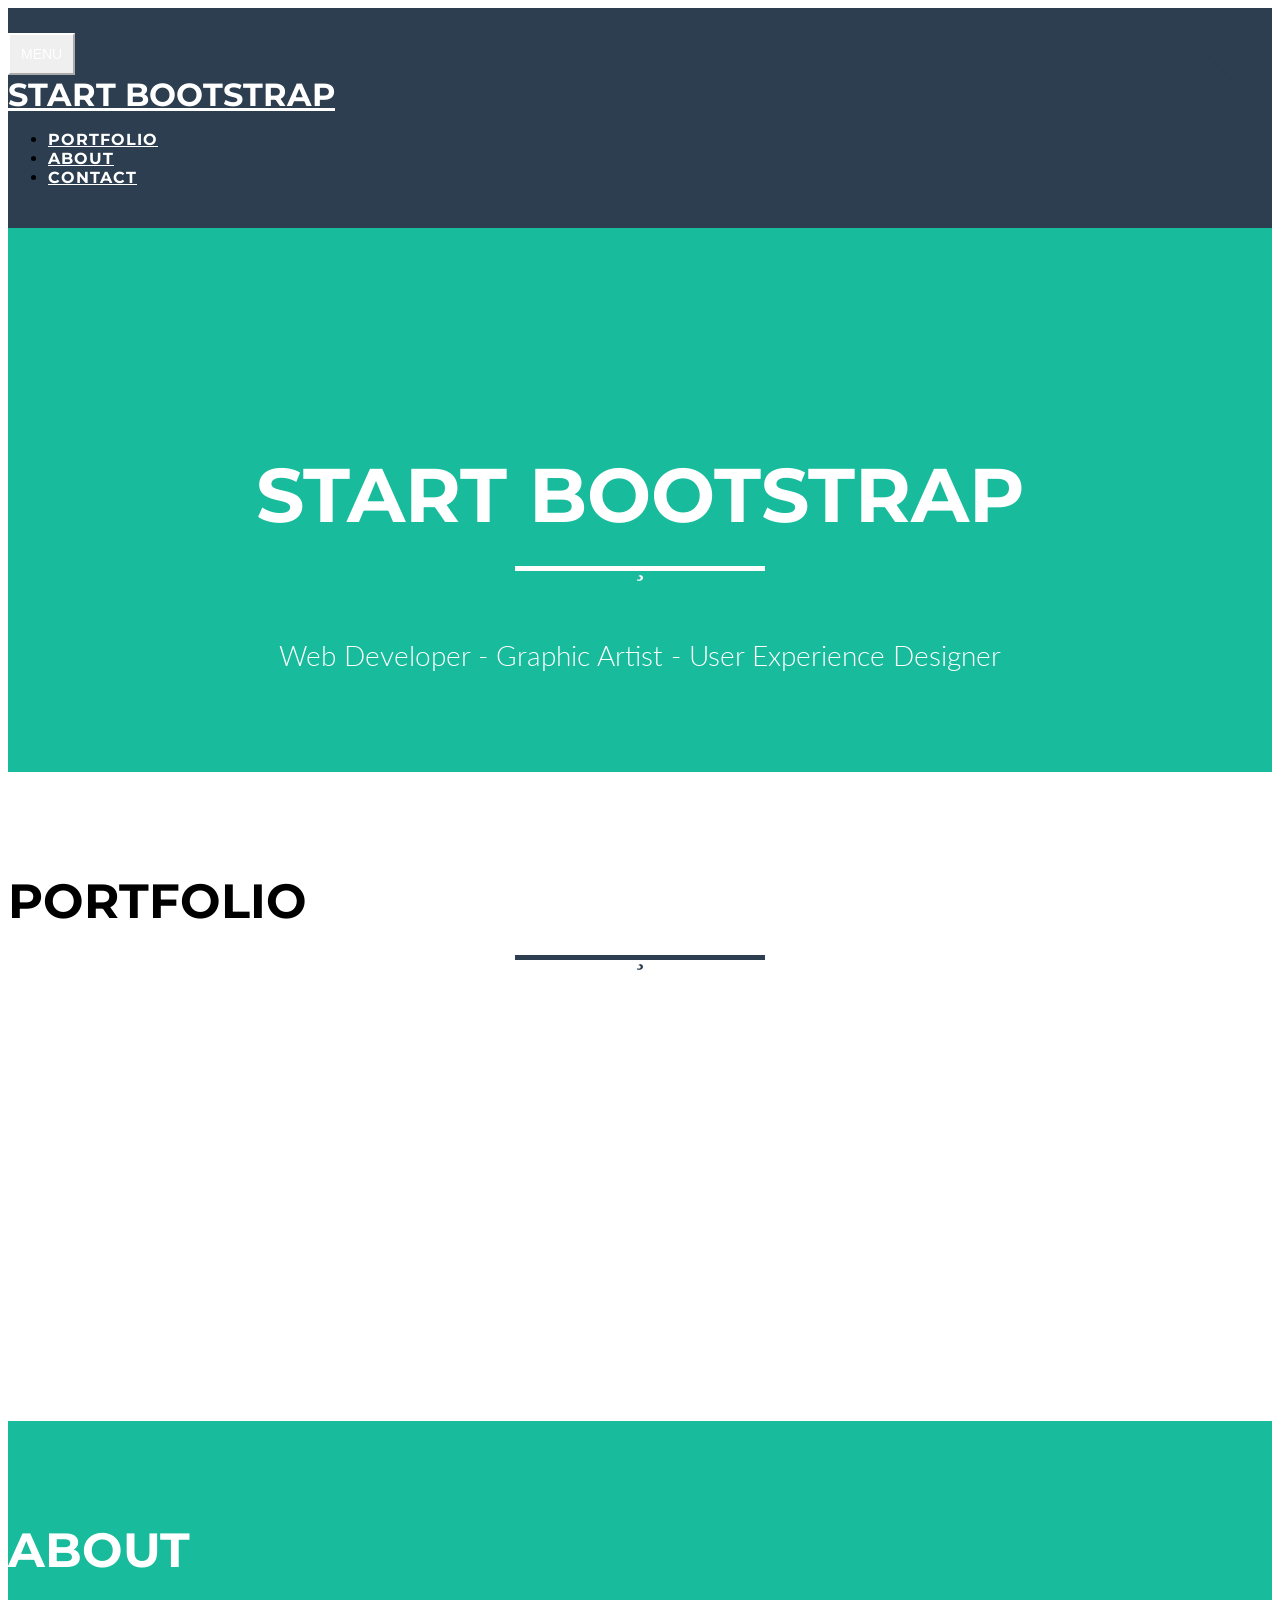
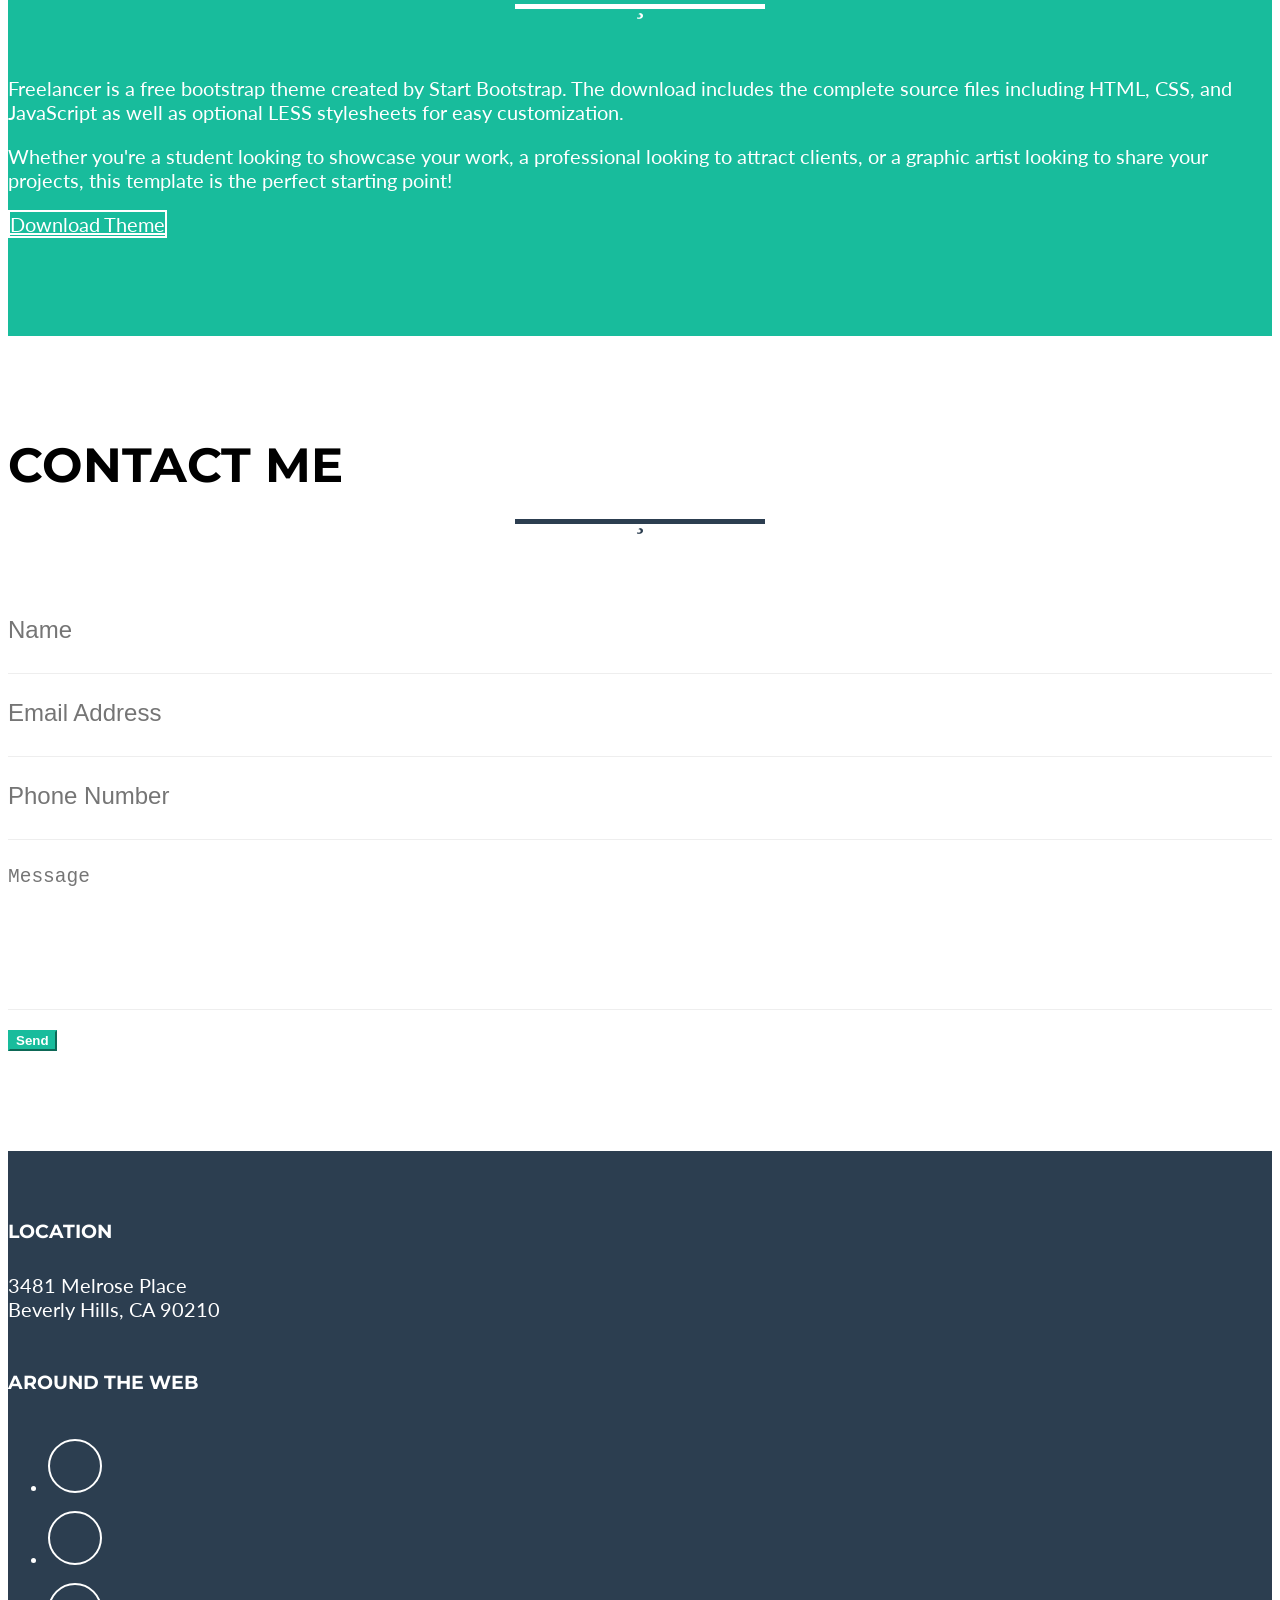
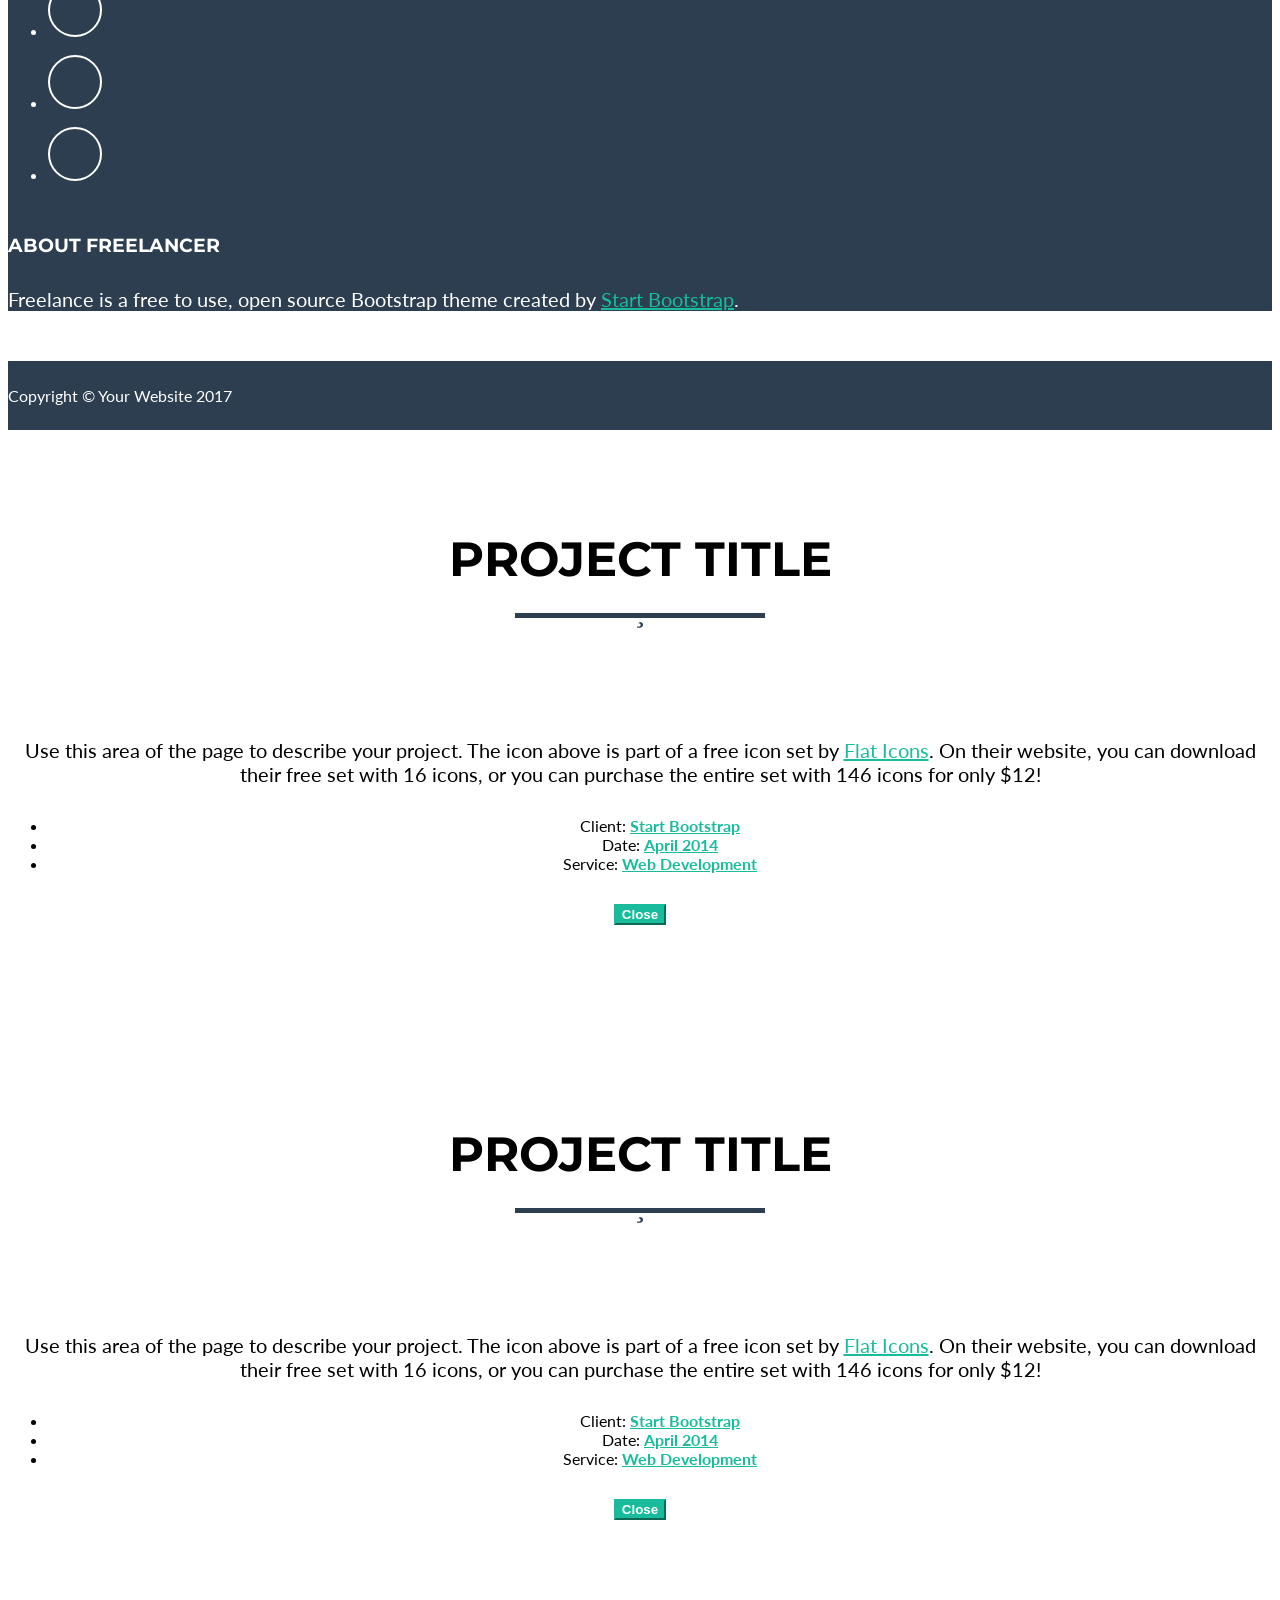
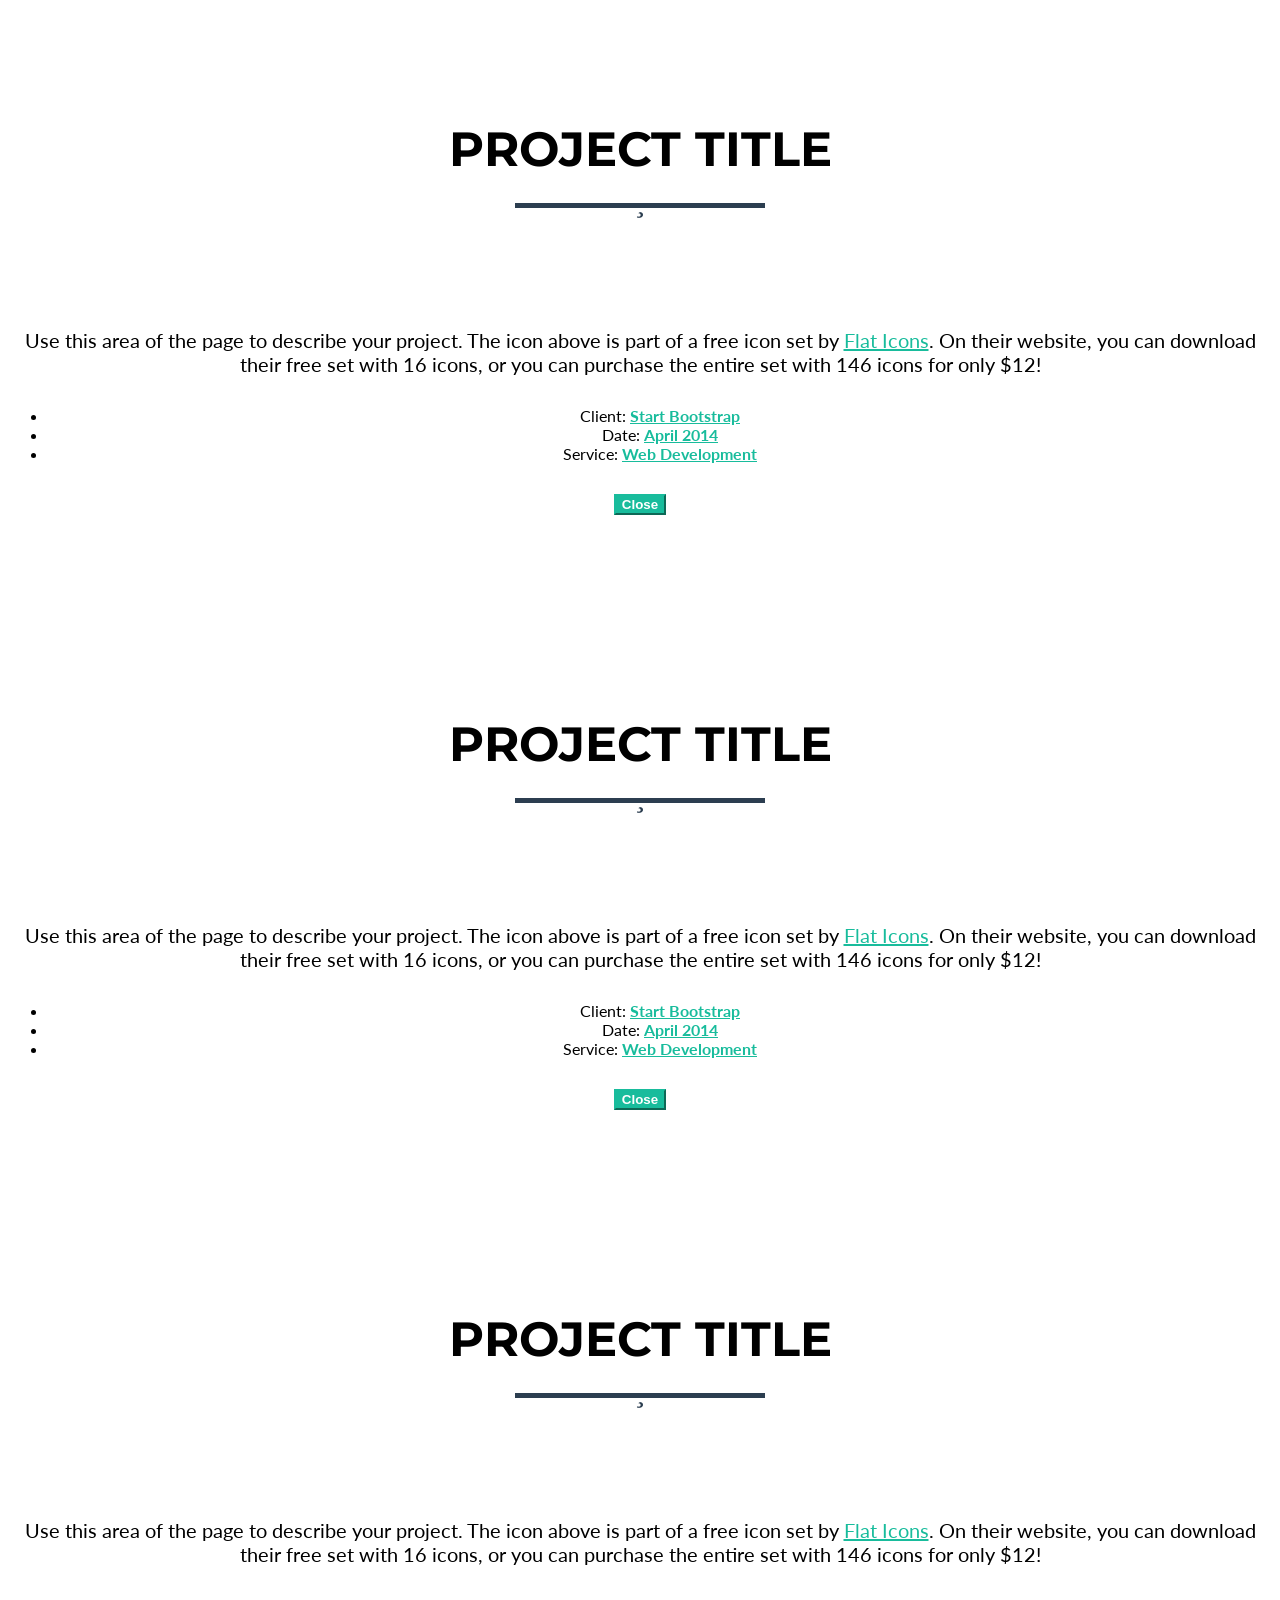
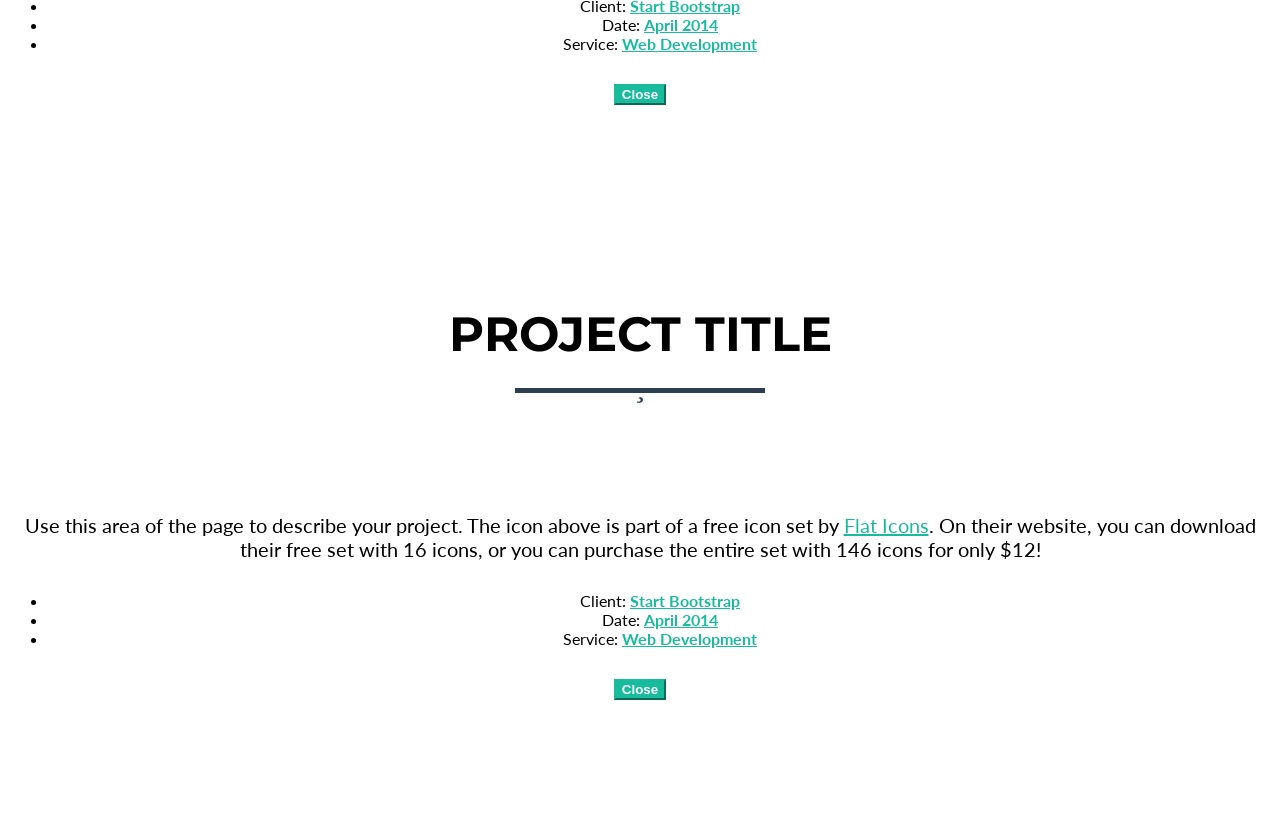
==== index.html @ e9d805d3 "Initial commit" ====
<!DOCTYPE html>
<html lang="en">

<head>

    <meta charset="utf-8">
    <meta name="viewport" content="width=device-width, initial-scale=1, shrink-to-fit=no">
    <meta name="description" content="">
    <meta name="author" content="">

    <title>Freelancer - Start Bootstrap Theme</title>

    <!-- Bootstrap core CSS -->
    <link href="vendor/bootstrap/css/bootstrap.min.css" rel="stylesheet">

    <!-- Custom fonts for this template -->
    <link href="vendor/font-awesome/css/font-awesome.min.css" rel="stylesheet" type="text/css">
    <link href="https://fonts.googleapis.com/css?family=Montserrat:400,700" rel="stylesheet" type="text/css">
    <link href="https://fonts.googleapis.com/css?family=Lato:400,700,400italic,700italic" rel="stylesheet" type="text/css">

    <!-- Custom styles for this template -->
    <link href="css/freelancer.min.css" rel="stylesheet">

    <!-- Temporary navbar container fix -->
    <style>
    .navbar-toggler {
        z-index: 1;
    }
    
    @media (max-width: 576px) {
        nav > .container {
            width: 100%;
        }
    }
    </style>

</head>

<body class="index" id="page-top">

    <!-- Navigation -->
    <nav class="navbar fixed-top navbar-toggleable-md navbar-light" id="mainNav">
        <button class="navbar-toggler navbar-toggler-right" type="button" data-toggle="collapse" data-target="#navbarExample" aria-controls="navbarExample" aria-expanded="false" aria-label="Toggle navigation">
            Menu <i class="fa fa-bars"></i>
        </button>
        <div class="container">
            <a class="navbar-brand" href="#page-top">Start Bootstrap</a>
            <div class="collapse navbar-collapse" id="navbarExample">
                <ul class="navbar-nav ml-auto">
                    <li class="nav-item">
                        <a class="nav-link" href="#portfolio">Portfolio</a>
                    </li>
                    <li class="nav-item">
                        <a class="nav-link" href="#about">About</a>
                    </li>
                    <li class="nav-item">
                        <a class="nav-link" href="#contact">Contact</a>
                    </li>
                </ul>
            </div>
        </div>
    </nav>

    <!-- Header -->
    <header class="masthead">
        <div class="container">
            <img class="img-fluid" src="img/profile.png" alt="">
            <div class="intro-text">
                <span class="name">Start Bootstrap</span>
                <hr class="star-light">
                <span class="skills">Web Developer - Graphic Artist - User Experience Designer</span>
            </div>
        </div>
    </header>

    <!-- Portfolio Grid Section -->
    <section id="portfolio">
        <div class="container">
            <h2 class="text-center">Portfolio</h2>
            <hr class="star-primary">
            <div class="row">
                <div class="col-sm-4 portfolio-item">
                    <div class="portfolio-link" href="#portfolioModal1" data-toggle="modal">
                        <div class="caption">
                            <div class="caption-content">
                                <i class="fa fa-search-plus fa-3x"></i>
                            </div>
                        </div>
                        <img class="img-fluid" src="img/portfolio/cabin.png" alt="">
                    </div>
                </div>
                <div class="col-sm-4 portfolio-item">
                    <div class="portfolio-link" href="#portfolioModal2" data-toggle="modal">
                        <div class="caption">
                            <div class="caption-content">
                                <i class="fa fa-search-plus fa-3x"></i>
                            </div>
                        </div>
                        <img class="img-fluid" src="img/portfolio/cake.png" alt="">
                    </div>
                </div>
                <div class="col-sm-4 portfolio-item">
                    <div class="portfolio-link" href="#portfolioModal3" data-toggle="modal">
                        <div class="caption">
                            <div class="caption-content">
                                <i class="fa fa-search-plus fa-3x"></i>
                            </div>
                        </div>
                        <img class="img-fluid" src="img/portfolio/circus.png" alt="">
                    </div>
                </div>
                <div class="col-sm-4 portfolio-item">
                    <div class="portfolio-link" href="#portfolioModal4" data-toggle="modal">
                        <div class="caption">
                            <div class="caption-content">
                                <i class="fa fa-search-plus fa-3x"></i>
                            </div>
                        </div>
                        <img class="img-fluid" src="img/portfolio/game.png" alt="">
                    </div>
                </div>
                <div class="col-sm-4 portfolio-item">
                    <div class="portfolio-link" href="#portfolioModal5" data-toggle="modal">
                        <div class="caption">
                            <div class="caption-content">
                                <i class="fa fa-search-plus fa-3x"></i>
                            </div>
                        </div>
                        <img class="img-fluid" src="img/portfolio/safe.png" alt="">
                    </div>
                </div>
                <div class="col-sm-4 portfolio-item">
                    <div class="portfolio-link" href="#portfolioModal6" data-toggle="modal">
                        <div class="caption">
                            <div class="caption-content">
                                <i class="fa fa-search-plus fa-3x"></i>
                            </div>
                        </div>
                        <img class="img-fluid" src="img/portfolio/submarine.png" alt="">
                    </div>
                </div>
            </div>
        </div>
    </section>

    <!-- About Section -->
    <section class="success" id="about">
        <div class="container">
            <h2 class="text-center">About</h2>
            <hr class="star-light">
            <div class="row">
                <div class="col-lg-4 offset-lg-2">
                    <p>Freelancer is a free bootstrap theme created by Start Bootstrap. The download includes the complete source files including HTML, CSS, and JavaScript as well as optional LESS stylesheets for easy customization.</p>
                </div>
                <div class="col-lg-4">
                    <p>Whether you're a student looking to showcase your work, a professional looking to attract clients, or a graphic artist looking to share your projects, this template is the perfect starting point!</p>
                </div>
                <div class="col-lg-8 offset-lg-2 text-center">
                    <a href="#" class="btn btn-lg btn-outline">
                        <i class="fa fa-download"></i> Download Theme
                    </a>
                </div>
            </div>
        </div>
    </section>

    <!-- Contact Section -->
    <section id="contact">
        <div class="container">
            <h2 class="text-center">Contact Me</h2>
            <hr class="star-primary">
            <div class="row">
                <div class="col-lg-8 offset-lg-2">
                    <!-- To configure the contact form email address, go to mail/contact_me.php and update the email address in the PHP file on line 19. -->
                    <!-- The form should work on most web servers, but if the form is not working you may need to configure your web server differently. -->
                    <form name="sentMessage" id="contactForm" novalidate>
                        <div class="control-group">
                            <div class="form-group floating-label-form-group controls">
                                <label>Name</label>
                                <input class="form-control" id="name" type="text" placeholder="Name" required data-validation-required-message="Please enter your name.">
                                <p class="help-block text-danger"></p>
                            </div>
                        </div>
                        <div class="control-group">
                            <div class="form-group floating-label-form-group controls">
                                <label>Email Address</label>
                                <input class="form-control" id="email" type="email" placeholder="Email Address" required data-validation-required-message="Please enter your email address.">
                                <p class="help-block text-danger"></p>
                            </div>
                        </div>
                        <div class="control-group">
                            <div class="form-group floating-label-form-group controls">
                                <label>Phone Number</label>
                                <input class="form-control" id="phone" type="tel" placeholder="Phone Number" required data-validation-required-message="Please enter your phone number.">
                                <p class="help-block text-danger"></p>
                            </div>
                        </div>
                        <div class="control-group">
                            <div class="form-group floating-label-form-group controls">
                                <label>Message</label>
                                <textarea class="form-control" id="message" rows="5" placeholder="Message" required data-validation-required-message="Please enter a message."></textarea>
                                <p class="help-block text-danger"></p>
                            </div>
                        </div>
                        <br>
                        <div id="success"></div>
                        <div class="form-group">
                            <button type="submit" class="btn btn-success btn-lg">Send</button>
                        </div>
                    </form>
                </div>
            </div>
        </div>
    </section>

    <!-- Footer -->
    <footer class="text-center">
        <div class="footer-above">
            <div class="container">
                <div class="row">
                    <div class="footer-col col-md-4">
                        <h3>Location</h3>
                        <p>3481 Melrose Place
                            <br>Beverly Hills, CA 90210</p>
                    </div>
                    <div class="footer-col col-md-4">
                        <h3>Around the Web</h3>
                        <ul class="list-inline">
                            <li class="list-inline-item">
                                <a class="btn-social btn-outline" href="#"><i class="fa fa-fw fa-facebook"></i></a>
                            </li>
                            <li class="list-inline-item">
                                <a class="btn-social btn-outline" href="#"><i class="fa fa-fw fa-google-plus"></i></a>
                            </li>
                            <li class="list-inline-item">
                                <a class="btn-social btn-outline" href="#"><i class="fa fa-fw fa-twitter"></i></a>
                            </li>
                            <li class="list-inline-item">
                                <a class="btn-social btn-outline" href="#"><i class="fa fa-fw fa-linkedin"></i></a>
                            </li>
                            <li class="list-inline-item">
                                <a class="btn-social btn-outline" href="#"><i class="fa fa-fw fa-dribbble"></i></a>
                            </li>
                        </ul>
                    </div>
                    <div class="footer-col col-md-4">
                        <h3>About Freelancer</h3>
                        <p>Freelance is a free to use, open source Bootstrap theme created by <a href="http://startbootstrap.com">Start Bootstrap</a>.</p>
                    </div>
                </div>
            </div>
        </div>
        <div class="footer-below">
            <div class="container">
                <div class="row">
                    <div class="col-lg-12">
                        Copyright &copy; Your Website 2017
                    </div>
                </div>
            </div>
        </div>
    </footer>

    <!-- Scroll to Top Button (Only visible on small and extra-small screen sizes) -->
    <div class="scroll-top hidden-lg-up">
        <a class="btn btn-primary page-scroll" href="#page-top">
            <i class="fa fa-chevron-up"></i>
        </a>
    </div>

    <!-- Portfolio Modals -->
    <div class="portfolio-modal modal fade" id="portfolioModal1" tabindex="-1" role="dialog" aria-hidden="true">
        <div class="modal-dialog" role="document">
            <div class="modal-content">
                <div class="close-modal" data-dismiss="modal">
                    <div class="lr">
                        <div class="rl">
                        </div>
                    </div>
                </div>
                <div class="container">
                    <div class="row">
                        <div class="col-lg-8 offset-lg-2">
                            <div class="modal-body">
                                <h2>Project Title</h2>
                                <hr class="star-primary">
                                <img class="img-fluid img-centered" src="img/portfolio/cabin.png" alt="">
                                <p>Use this area of the page to describe your project. The icon above is part of a free icon set by <a href="https://sellfy.com/p/8Q9P/jV3VZ/">Flat Icons</a>. On their website, you can download their free set with 16 icons, or you can purchase the entire set with 146 icons for only $12!</p>
                                <ul class="list-inline item-details">
                                    <li>Client:
                                        <strong><a href="http://startbootstrap.com">Start Bootstrap</a>
                                    </strong>
                                    </li>
                                    <li>Date:
                                        <strong><a href="http://startbootstrap.com">April 2014</a>
                                    </strong>
                                    </li>
                                    <li>Service:
                                        <strong><a href="http://startbootstrap.com">Web Development</a>
                                    </strong>
                                    </li>
                                </ul>
                                <button class="btn btn-success" type="button" data-dismiss="modal"><i class="fa fa-times"></i> Close</button>
                            </div>
                        </div>
                    </div>
                </div>
            </div>
        </div>
    </div>
    <div class="portfolio-modal modal fade" id="portfolioModal2" tabindex="-1" role="dialog" aria-hidden="true">
        <div class="modal-dialog" role="document">
            <div class="modal-content">
                <div class="close-modal" data-dismiss="modal">
                    <div class="lr">
                        <div class="rl">
                        </div>
                    </div>
                </div>
                <div class="container">
                    <div class="row">
                        <div class="col-lg-8 offset-lg-2">
                            <div class="modal-body">
                                <h2>Project Title</h2>
                                <hr class="star-primary">
                                <img class="img-fluid img-centered" src="img/portfolio/cake.png" alt="">
                                <p>Use this area of the page to describe your project. The icon above is part of a free icon set by <a href="https://sellfy.com/p/8Q9P/jV3VZ/">Flat Icons</a>. On their website, you can download their free set with 16 icons, or you can purchase the entire set with 146 icons for only $12!</p>
                                <ul class="list-inline item-details">
                                    <li>Client:
                                        <strong><a href="http://startbootstrap.com">Start Bootstrap</a>
                                    </strong>
                                    </li>
                                    <li>Date:
                                        <strong><a href="http://startbootstrap.com">April 2014</a>
                                    </strong>
                                    </li>
                                    <li>Service:
                                        <strong><a href="http://startbootstrap.com">Web Development</a>
                                    </strong>
                                    </li>
                                </ul>
                                <button class="btn btn-success" type="button" data-dismiss="modal"><i class="fa fa-times"></i> Close</button>
                            </div>
                        </div>
                    </div>
                </div>
            </div>
        </div>
    </div>
    <div class="portfolio-modal modal fade" id="portfolioModal3" tabindex="-1" role="dialog" aria-hidden="true">
        <div class="modal-dialog" role="document">
            <div class="modal-content">
                <div class="close-modal" data-dismiss="modal">
                    <div class="lr">
                        <div class="rl">
                        </div>
                    </div>
                </div>
                <div class="container">
                    <div class="row">
                        <div class="col-lg-8 offset-lg-2">
                            <div class="modal-body">
                                <h2>Project Title</h2>
                                <hr class="star-primary">
                                <img class="img-fluid img-centered" src="img/portfolio/circus.png" alt="">
                                <p>Use this area of the page to describe your project. The icon above is part of a free icon set by <a href="https://sellfy.com/p/8Q9P/jV3VZ/">Flat Icons</a>. On their website, you can download their free set with 16 icons, or you can purchase the entire set with 146 icons for only $12!</p>
                                <ul class="list-inline item-details">
                                    <li>Client:
                                        <strong><a href="http://startbootstrap.com">Start Bootstrap</a>
                                    </strong>
                                    </li>
                                    <li>Date:
                                        <strong><a href="http://startbootstrap.com">April 2014</a>
                                    </strong>
                                    </li>
                                    <li>Service:
                                        <strong><a href="http://startbootstrap.com">Web Development</a>
                                    </strong>
                                    </li>
                                </ul>
                                <button class="btn btn-success" type="button" data-dismiss="modal"><i class="fa fa-times"></i> Close</button>
                            </div>
                        </div>
                    </div>
                </div>
            </div>
        </div>
    </div>
    <div class="portfolio-modal modal fade" id="portfolioModal4" tabindex="-1" role="dialog" aria-hidden="true">
        <div class="modal-dialog" role="document">
            <div class="modal-content">
                <div class="close-modal" data-dismiss="modal">
                    <div class="lr">
                        <div class="rl">
                        </div>
                    </div>
                </div>
                <div class="container">
                    <div class="row">
                        <div class="col-lg-8 offset-lg-2">
                            <div class="modal-body">
                                <h2>Project Title</h2>
                                <hr class="star-primary">
                                <img class="img-fluid img-centered" src="img/portfolio/game.png" alt="">
                                <p>Use this area of the page to describe your project. The icon above is part of a free icon set by <a href="https://sellfy.com/p/8Q9P/jV3VZ/">Flat Icons</a>. On their website, you can download their free set with 16 icons, or you can purchase the entire set with 146 icons for only $12!</p>
                                <ul class="list-inline item-details">
                                    <li>Client:
                                        <strong><a href="http://startbootstrap.com">Start Bootstrap</a>
                                    </strong>
                                    </li>
                                    <li>Date:
                                        <strong><a href="http://startbootstrap.com">April 2014</a>
                                    </strong>
                                    </li>
                                    <li>Service:
                                        <strong><a href="http://startbootstrap.com">Web Development</a>
                                    </strong>
                                    </li>
                                </ul>
                                <button class="btn btn-success" type="button" data-dismiss="modal"><i class="fa fa-times"></i> Close</button>
                            </div>
                        </div>
                    </div>
                </div>
            </div>
        </div>
    </div>
    <div class="portfolio-modal modal fade" id="portfolioModal5" tabindex="-1" role="dialog" aria-hidden="true">
        <div class="modal-dialog" role="document">
            <div class="modal-content">
                <div class="close-modal" data-dismiss="modal">
                    <div class="lr">
                        <div class="rl">
                        </div>
                    </div>
                </div>
                <div class="container">
                    <div class="row">
                        <div class="col-lg-8 offset-lg-2">
                            <div class="modal-body">
                                <h2>Project Title</h2>
                                <hr class="star-primary">
                                <img class="img-fluid img-centered" src="img/portfolio/safe.png" alt="">
                                <p>Use this area of the page to describe your project. The icon above is part of a free icon set by <a href="https://sellfy.com/p/8Q9P/jV3VZ/">Flat Icons</a>. On their website, you can download their free set with 16 icons, or you can purchase the entire set with 146 icons for only $12!</p>
                                <ul class="list-inline item-details">
                                    <li>Client:
                                        <strong><a href="http://startbootstrap.com">Start Bootstrap</a>
                                    </strong>
                                    </li>
                                    <li>Date:
                                        <strong><a href="http://startbootstrap.com">April 2014</a>
                                    </strong>
                                    </li>
                                    <li>Service:
                                        <strong><a href="http://startbootstrap.com">Web Development</a>
                                    </strong>
                                    </li>
                                </ul>
                                <button class="btn btn-success" type="button" data-dismiss="modal"><i class="fa fa-times"></i> Close</button>
                            </div>
                        </div>
                    </div>
                </div>
            </div>
        </div>
    </div>
    <div class="portfolio-modal modal fade" id="portfolioModal6" tabindex="-1" role="dialog" aria-hidden="true">
        <div class="modal-dialog" role="document">
            <div class="modal-content">
                <div class="close-modal" data-dismiss="modal">
                    <div class="lr">
                        <div class="rl">
                        </div>
                    </div>
                </div>
                <div class="container">
                    <div class="row">
                        <div class="col-lg-8 offset-lg-2">
                            <div class="modal-body">
                                <h2>Project Title</h2>
                                <hr class="star-primary">
                                <img class="img-fluid img-centered" src="img/portfolio/submarine.png" alt="">
                                <p>Use this area of the page to describe your project. The icon above is part of a free icon set by <a href="https://sellfy.com/p/8Q9P/jV3VZ/">Flat Icons</a>. On their website, you can download their free set with 16 icons, or you can purchase the entire set with 146 icons for only $12!</p>
                                <ul class="list-inline item-details">
                                    <li>Client:
                                        <strong><a href="http://startbootstrap.com">Start Bootstrap</a>
                                    </strong>
                                    </li>
                                    <li>Date:
                                        <strong><a href="http://startbootstrap.com">April 2014</a>
                                    </strong>
                                    </li>
                                    <li>Service:
                                        <strong><a href="http://startbootstrap.com">Web Development</a>
                                    </strong>
                                    </li>
                                </ul>
                                <button class="btn btn-success" type="button" data-dismiss="modal"><i class="fa fa-times"></i> Close</button>
                            </div>
                        </div>
                    </div>
                </div>
            </div>
        </div>
    </div>

    <!-- Bootstrap core JavaScript -->
    <script src="vendor/jquery/jquery.min.js"></script>
    <script src="vendor/tether/tether.min.js"></script>
    <script src="vendor/bootstrap/js/bootstrap.min.js"></script>

    <!-- Plugin JavaScript -->
    <script src="vendor/jquery-easing/jquery.easing.min.js"></script>

    <!-- Contact Form JavaScript -->
    <script src="js/jqBootstrapValidation.js"></script>
    <script src="js/contact_me.js"></script>

    <!-- Custom scripts for this template -->
    <script src="js/freelancer.min.js"></script>

</body>

</html>
---- css/freelancer.min.css ----
/*!
 * Start Bootstrap - Freelancer v4.0.0-alpha (http://startbootstrap.com/template-overviews/freelancer)
 * Copyright 2013-2017 Start Bootstrap
 * Licensed under MIT (https://github.com/BlackrockDigital/startbootstrap-freelancer/blob/master/LICENSE)
 */body{font-family:Lato,'Helvetica Neue',Helvetica,Arial,sans-serif;overflow-x:hidden}p{font-size:20px}p.small{font-size:16px}a,a.active,a:active,a:focus,a:hover{color:#18bc9c;outline:0}h1,h2,h3,h4,h5,h6{font-family:Montserrat,'Helvetica Neue',Helvetica,Arial,sans-serif;font-weight:700;text-transform:uppercase}hr.star-light,hr.star-primary{max-width:250px;margin:25px auto 30px;padding:0;text-align:center;border:none;border-top:solid 5px}hr.star-light:after,hr.star-primary:after{font-family:FontAwesome;font-size:2em;position:relative;top:-.8em;display:inline-block;padding:0 .25em;content:'\f005'}hr.star-light{border-color:#fff}hr.star-light:after{color:#fff;background-color:#18bc9c}hr.star-primary{border-color:#2c3e50}hr.star-primary:after{color:#2c3e50;background-color:#fff}.img-centered{margin:0 auto}section{padding:100px 0}section h2{font-size:3em;margin:0}section.success{color:#fff;background:#18bc9c}@media (max-width:767px){section{padding:75px 0}section.first{padding-top:75px}}.scroll-top{position:fixed;z-index:1049;right:2%;bottom:2%;width:50px;height:50px}.scroll-top .btn{font-size:16px;line-height:28px;width:50px;height:50px;text-align:center;border-radius:100%}.scroll-top .btn:focus{outline:0}#mainNav{font-family:Montserrat,'Helvetica Neue',Helvetica,Arial,sans-serif;font-weight:700;text-transform:uppercase;border:none;background:#2c3e50}#mainNav a:focus{outline:0}#mainNav .navbar-brand{color:#fff}#mainNav .navbar-brand.active,#mainNav .navbar-brand:active,#mainNav .navbar-brand:focus,#mainNav .navbar-brand:hover{color:#fff}#mainNav .navbar-nav{letter-spacing:1px}#mainNav .navbar-nav li.nav-item a.nav-link{color:#fff}#mainNav .navbar-nav li.nav-item a.nav-link:hover{color:#18bc9c;outline:0}#mainNav .navbar-nav li.nav-item a.nav-link:active,#mainNav .navbar-nav li.nav-item a.nav-link:focus{color:#fff}#mainNav .navbar-toggler{font-size:14px;padding:11px;text-transform:uppercase;color:#fff;border-color:#fff}#mainNav .navbar-toggler:focus,#mainNav .navbar-toggler:hover{color:#fff;border-color:#18bc9c;background-color:#18bc9c}@media (min-width:992px){#mainNav{padding:25px 0;-webkit-transition:padding .3s;-moz-transition:padding .3s;transition:padding .3s}#mainNav .navbar-brand{font-size:2em;-webkit-transition:all .3s;-moz-transition:all .3s;transition:all .3s}#mainNav .navbar-nav>li.nav-item>a.nav-link.active{color:#fff;border-radius:3px;background:#18bc9c}#mainNav .navbar-nav>li.nav-item>a.nav-link.active:active,#mainNav .navbar-nav>li.nav-item>a.nav-link.active:focus,#mainNav .navbar-nav>li.nav-item>a.nav-link.active:hover{color:#fff;background:#18bc9c}#mainNav.navbar-shrink{padding:10px 0}#mainNav.navbar-shrink .navbar-brand{font-size:1.5em}}header.masthead{text-align:center;color:#fff;background:#18bc9c}header.masthead .container{padding-top:100px;padding-bottom:50px}header.masthead img{display:block;margin:0 auto 20px}header.masthead .intro-text .name{font-family:Montserrat,'Helvetica Neue',Helvetica,Arial,sans-serif;font-size:2em;font-weight:700;display:block;text-transform:uppercase}header.masthead .intro-text .skills{font-size:1.25em;font-weight:300}@media (min-width:768px){header.masthead .container{padding-top:200px;padding-bottom:100px}header.masthead .intro-text .name{font-size:4.75em}header.masthead .intro-text .skills{font-size:1.75em}}#portfolio .portfolio-item{right:0;margin:0 0 15px}#portfolio .portfolio-item .portfolio-link{position:relative;display:block;max-width:400px;margin:0 auto;cursor:pointer}#portfolio .portfolio-item .portfolio-link .caption{position:absolute;width:100%;height:100%;-webkit-transition:all ease .5s;-moz-transition:all ease .5s;transition:all ease .5s;opacity:0;background:rgba(24,188,156,.9)}#portfolio .portfolio-item .portfolio-link .caption:hover{opacity:1}#portfolio .portfolio-item .portfolio-link .caption .caption-content{font-size:20px;position:absolute;top:50%;width:100%;height:20px;margin-top:-12px;text-align:center;color:#fff}#portfolio .portfolio-item .portfolio-link .caption .caption-content i{margin-top:-12px}#portfolio .portfolio-item .portfolio-link .caption .caption-content h3,#portfolio .portfolio-item .portfolio-link .caption .caption-content h4{margin:0}#portfolio *{z-index:2}@media (min-width:767px){#portfolio .portfolio-item{margin:0 0 30px}}.portfolio-modal .modal-dialog{max-width:100%;min-height:100%;margin:0;padding:0;text-align:center;border:none;border-radius:0;background-clip:border-box;-webkit-box-shadow:none;box-shadow:none}.portfolio-modal .modal-dialog .modal-content{padding:100px 0;border:0;border-radius:0}.portfolio-modal .modal-dialog .modal-content h2{font-size:3em;margin:0}.portfolio-modal .modal-dialog .modal-content img{margin-bottom:30px}.portfolio-modal .modal-dialog .modal-content .item-details{margin:30px 0}.portfolio-modal .close-modal{position:absolute;top:25px;right:25px;width:75px;height:75px;cursor:pointer;background-color:transparent}.portfolio-modal .close-modal:hover{opacity:.3}.portfolio-modal .close-modal .lr{z-index:1051;width:1px;height:75px;margin-left:35px;-webkit-transform:rotate(45deg);-ms-transform:rotate(45deg);transform:rotate(45deg);background-color:#2c3e50}.portfolio-modal .close-modal .lr .rl{z-index:1052;width:1px;height:75px;-webkit-transform:rotate(90deg);-ms-transform:rotate(90deg);transform:rotate(90deg);background-color:#2c3e50}.portfolio-modal .modal-backdrop{display:none;opacity:0}.floating-label-form-group{position:relative;margin-bottom:0;padding-bottom:.5em;border-bottom:1px solid #eee}.floating-label-form-group input,.floating-label-form-group textarea{font-size:1.5em;position:relative;z-index:1;padding-right:0;padding-left:0;resize:none;border:none;border-radius:0;background:0 0;box-shadow:none!important}.floating-label-form-group label{font-size:.85em;line-height:1.764705882em;position:relative;z-index:0;top:2em;display:block;margin:0;-webkit-transition:top .3s ease,opacity .3s ease;-moz-transition:top .3s ease,opacity .3s ease;-ms-transition:top .3s ease,opacity .3s ease;transition:top .3s ease,opacity .3s ease;vertical-align:middle;vertical-align:baseline;opacity:0}.floating-label-form-group:not(:first-child){padding-left:14px;border-left:1px solid #eee}.floating-label-form-group-with-value label{top:0;opacity:1}.floating-label-form-group-with-focus label{color:#18bc9c}form .row:first-child .floating-label-form-group{border-top:1px solid #eee}footer{color:#fff}footer h3{margin-bottom:30px}footer .footer-above{padding-top:50px;background-color:#2c3e50}footer .footer-col{margin-bottom:50px}footer .footer-below{padding:25px 0;background-color:#2c3e50}.btn-outline{font-size:20px;margin-top:15px;transition:all .3s ease-in-out;color:#fff;border:solid 2px #fff;background:0 0}.btn-outline.active,.btn-outline:active,.btn-outline:focus,.btn-outline:hover{color:#18bc9c;border:solid 2px #fff;background:#fff}.btn-primary{font-weight:700;color:#fff;border-color:#2c3e50;background-color:#2c3e50}.btn-primary.focus,.btn-primary:focus{color:#fff;border-color:#000;background-color:#1a252f}.btn-primary:hover{color:#fff;border-color:#161f29;background-color:#1a252f}.btn-primary.active,.btn-primary:active,.open>.btn-primary.dropdown-toggle{color:#fff;border-color:#161f29;background-color:#1a252f}.btn-primary.active.focus,.btn-primary.active:focus,.btn-primary.active:hover,.btn-primary:active.focus,.btn-primary:active:focus,.btn-primary:active:hover,.open>.btn-primary.dropdown-toggle.focus,.open>.btn-primary.dropdown-toggle:focus,.open>.btn-primary.dropdown-toggle:hover{color:#fff;border-color:#000;background-color:#0d1318}.btn-primary.active,.btn-primary:active,.open>.btn-primary.dropdown-toggle{background-image:none}.btn-primary.disabled.focus,.btn-primary.disabled:focus,.btn-primary.disabled:hover,.btn-primary[disabled].focus,.btn-primary[disabled]:focus,.btn-primary[disabled]:hover,fieldset[disabled] .btn-primary.focus,fieldset[disabled] .btn-primary:focus,fieldset[disabled] .btn-primary:hover{border-color:#2c3e50;background-color:#2c3e50}.btn-primary .badge{color:#2c3e50;background-color:#fff}.btn-success{font-weight:700;color:#fff;border-color:#18bc9c;background-color:#18bc9c}.btn-success.focus,.btn-success:focus{color:#fff;border-color:#0a4b3e;background-color:#128f76}.btn-success:hover{color:#fff;border-color:#11866f;background-color:#128f76}.btn-success.active,.btn-success:active,.open>.btn-success.dropdown-toggle{color:#fff;border-color:#11866f;background-color:#128f76}.btn-success.active.focus,.btn-success.active:focus,.btn-success.active:hover,.btn-success:active.focus,.btn-success:active:focus,.btn-success:active:hover,.open>.btn-success.dropdown-toggle.focus,.open>.btn-success.dropdown-toggle:focus,.open>.btn-success.dropdown-toggle:hover{color:#fff;border-color:#0a4b3e;background-color:#0e6f5c}.btn-success.active,.btn-success:active,.open>.btn-success.dropdown-toggle{background-image:none}.btn-success.disabled.focus,.btn-success.disabled:focus,.btn-success.disabled:hover,.btn-success[disabled].focus,.btn-success[disabled]:focus,.btn-success[disabled]:hover,fieldset[disabled] .btn-success.focus,fieldset[disabled] .btn-success:focus,fieldset[disabled] .btn-success:hover{border-color:#18bc9c;background-color:#18bc9c}.btn-success .badge{color:#18bc9c;background-color:#fff}.btn-social{font-size:20px;line-height:45px;display:inline-block;width:50px;height:50px;text-align:center;border:2px solid #fff;border-radius:100%}.btn.active,.btn:active,.btn:focus{outline:0}
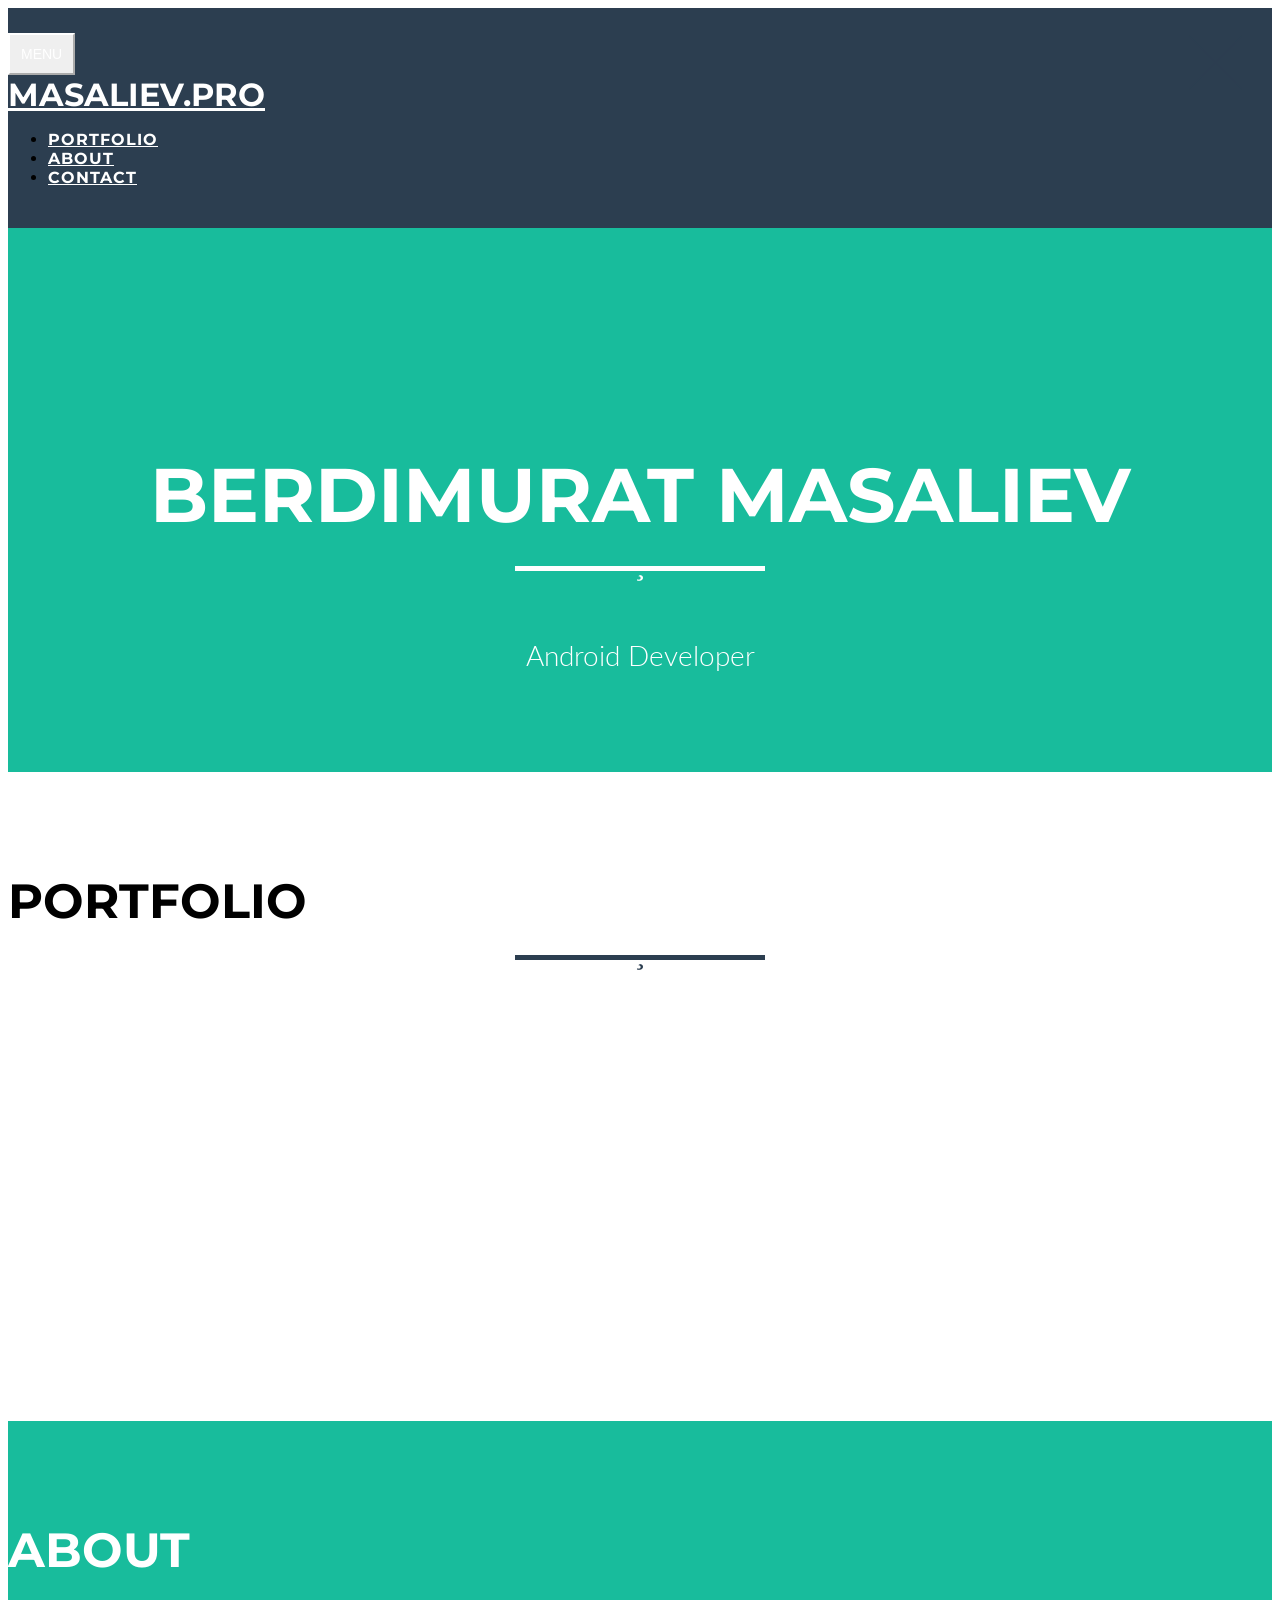
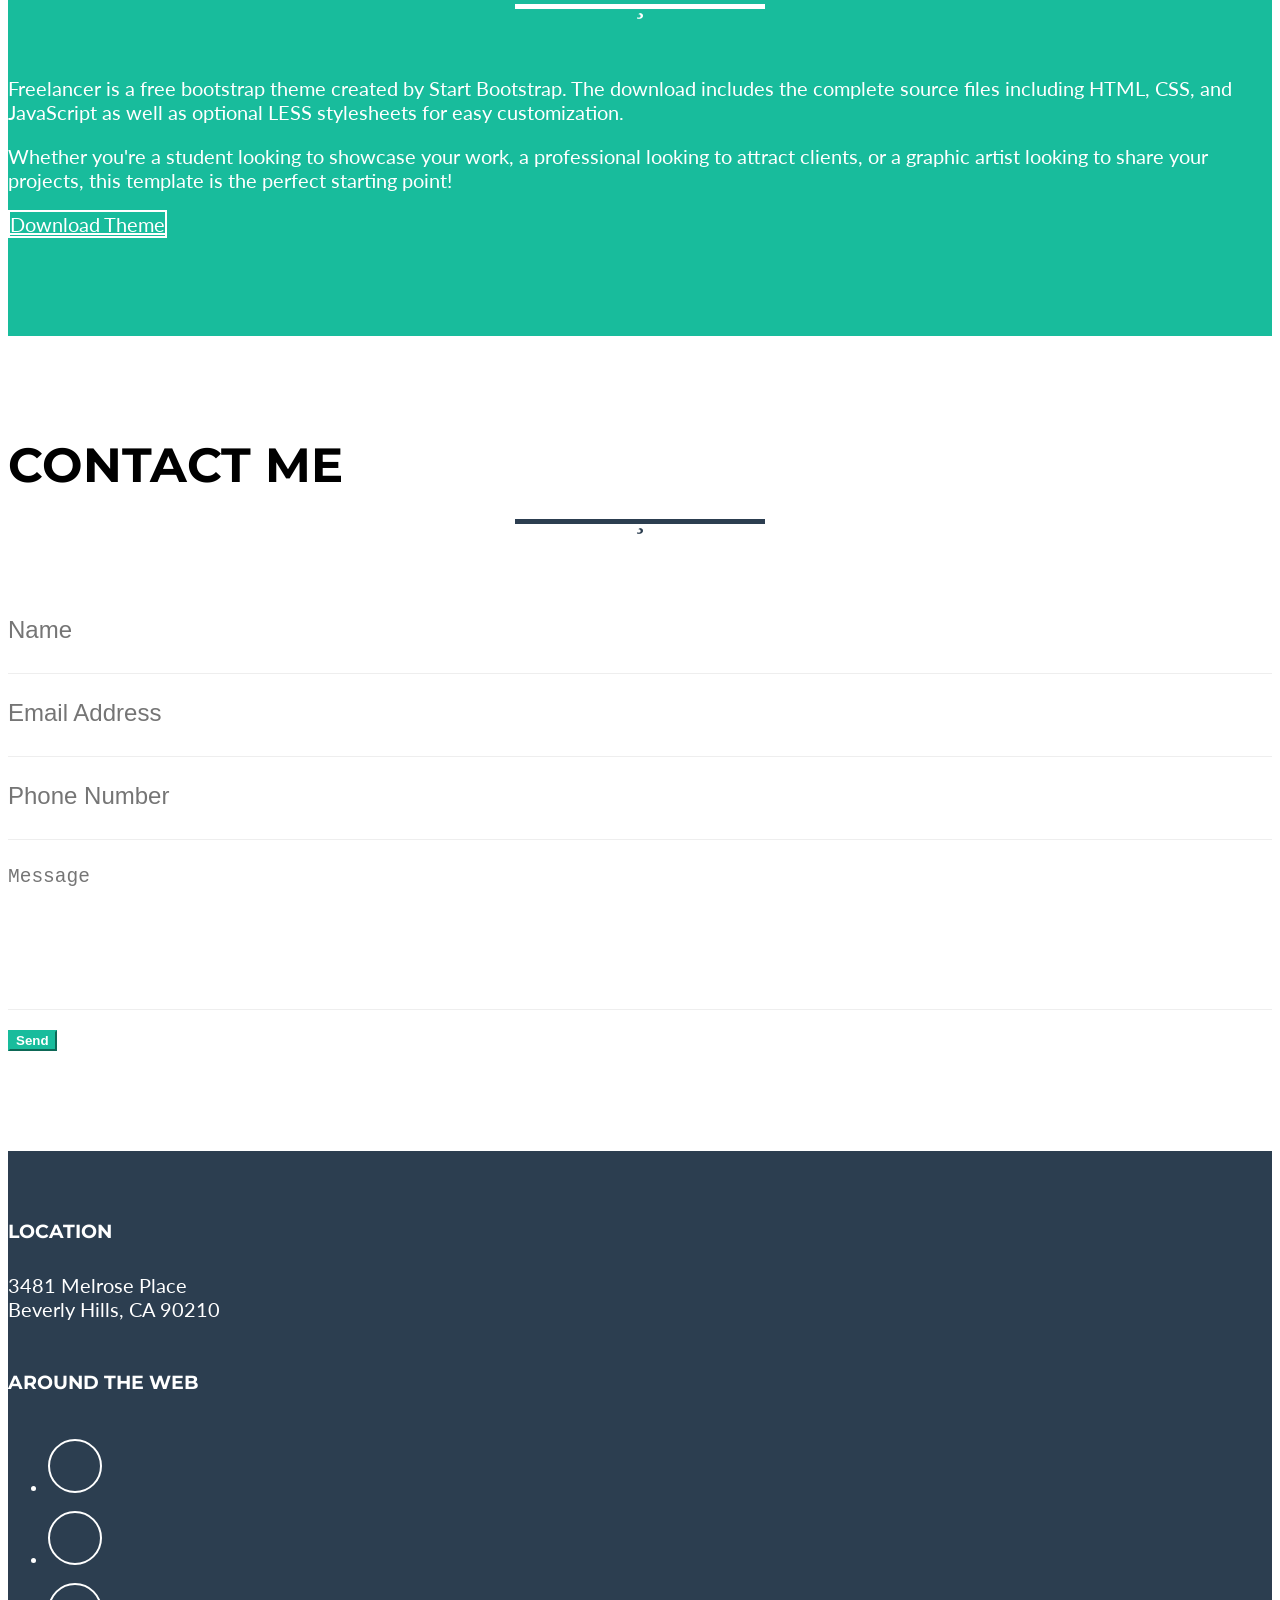
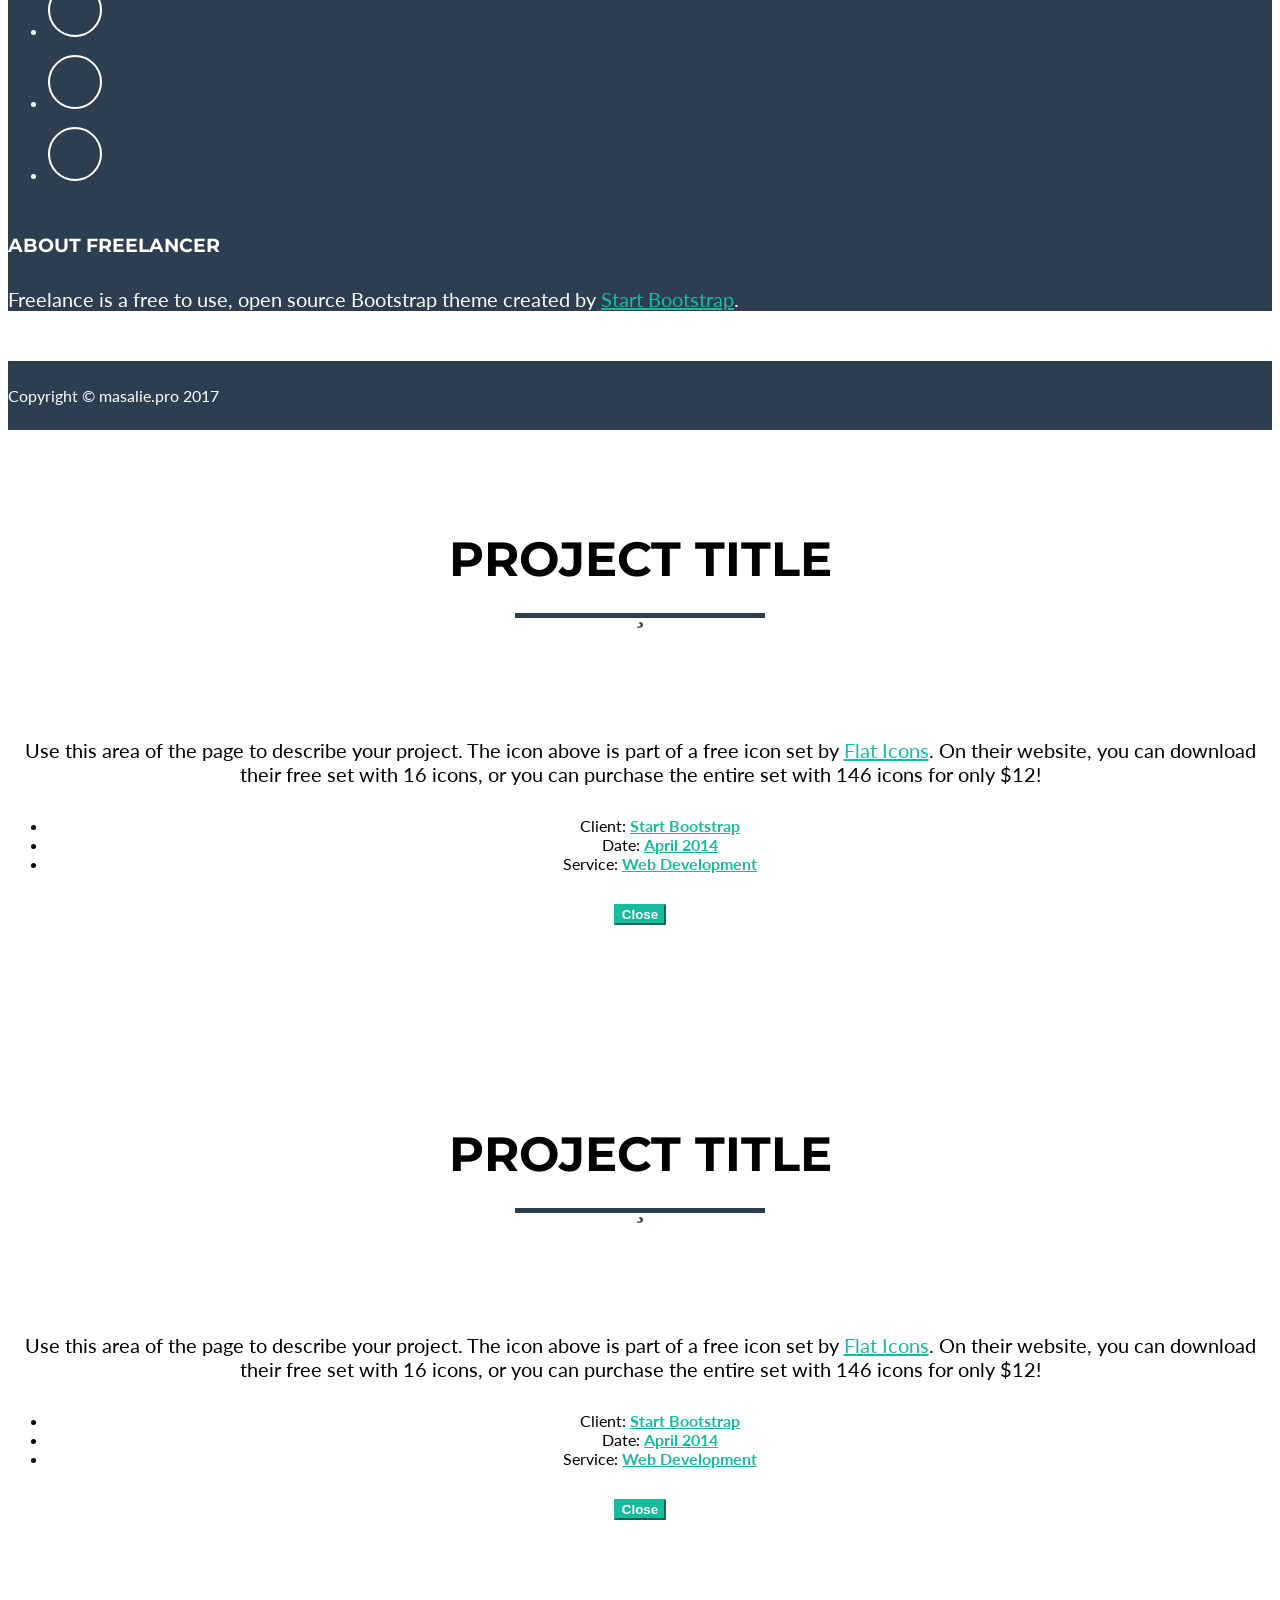
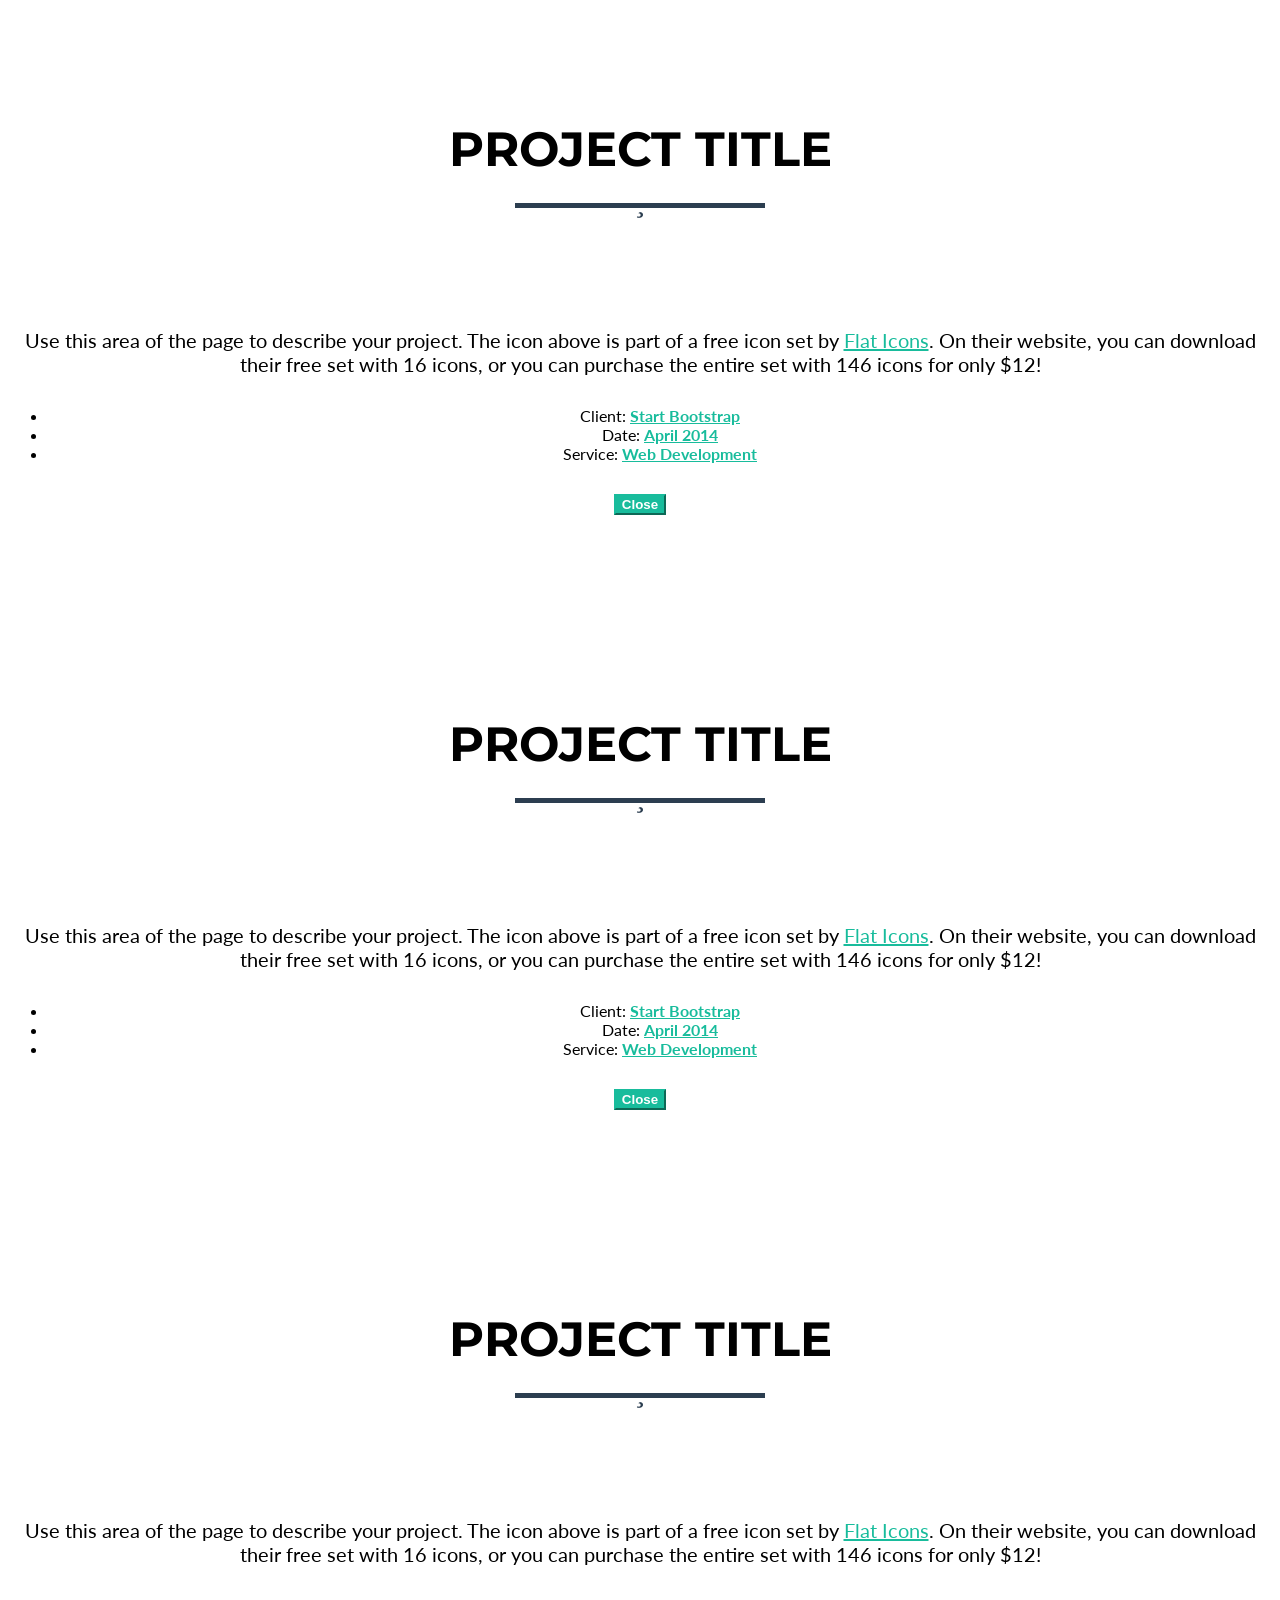
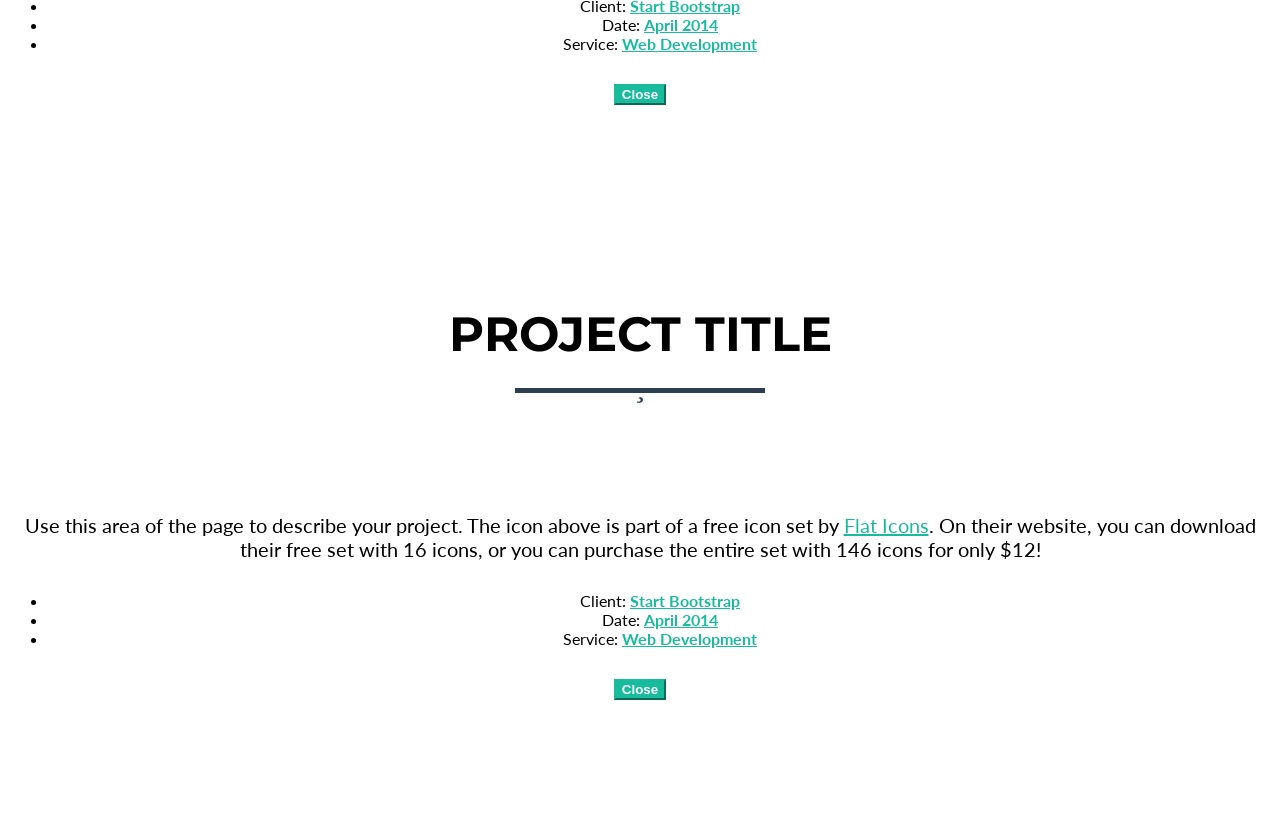
==== commit 56ceb207: "Change site title" ====
--- a/index.html
+++ b/index.html
@@ -8,7 +8,7 @@
     <meta name="description" content="">
     <meta name="author" content="">
 
-    <title>Freelancer - Start Bootstrap Theme</title>
+    <title>Berdimurat Masaliev - Personal page</title>
 
     <!-- Bootstrap core CSS -->
     <link href="vendor/bootstrap/css/bootstrap.min.css" rel="stylesheet">
@@ -44,7 +44,7 @@
             Menu <i class="fa fa-bars"></i>
         </button>
         <div class="container">
-            <a class="navbar-brand" href="#page-top">Start Bootstrap</a>
+            <a class="navbar-brand" href="#page-top">masaliev.pro</a>
             <div class="collapse navbar-collapse" id="navbarExample">
                 <ul class="navbar-nav ml-auto">
                     <li class="nav-item">
@@ -66,9 +66,9 @@
         <div class="container">
             <img class="img-fluid" src="img/profile.png" alt="">
             <div class="intro-text">
-                <span class="name">Start Bootstrap</span>
+                <span class="name">Berdimurat Masaliev</span>
                 <hr class="star-light">
-                <span class="skills">Web Developer - Graphic Artist - User Experience Designer</span>
+                <span class="skills">Android Developer</span>
             </div>
         </div>
     </header>
@@ -254,7 +254,7 @@
             <div class="container">
                 <div class="row">
                     <div class="col-lg-12">
-                        Copyright &copy; Your Website 2017
+                        Copyright &copy; masalie.pro 2017
                     </div>
                 </div>
             </div>
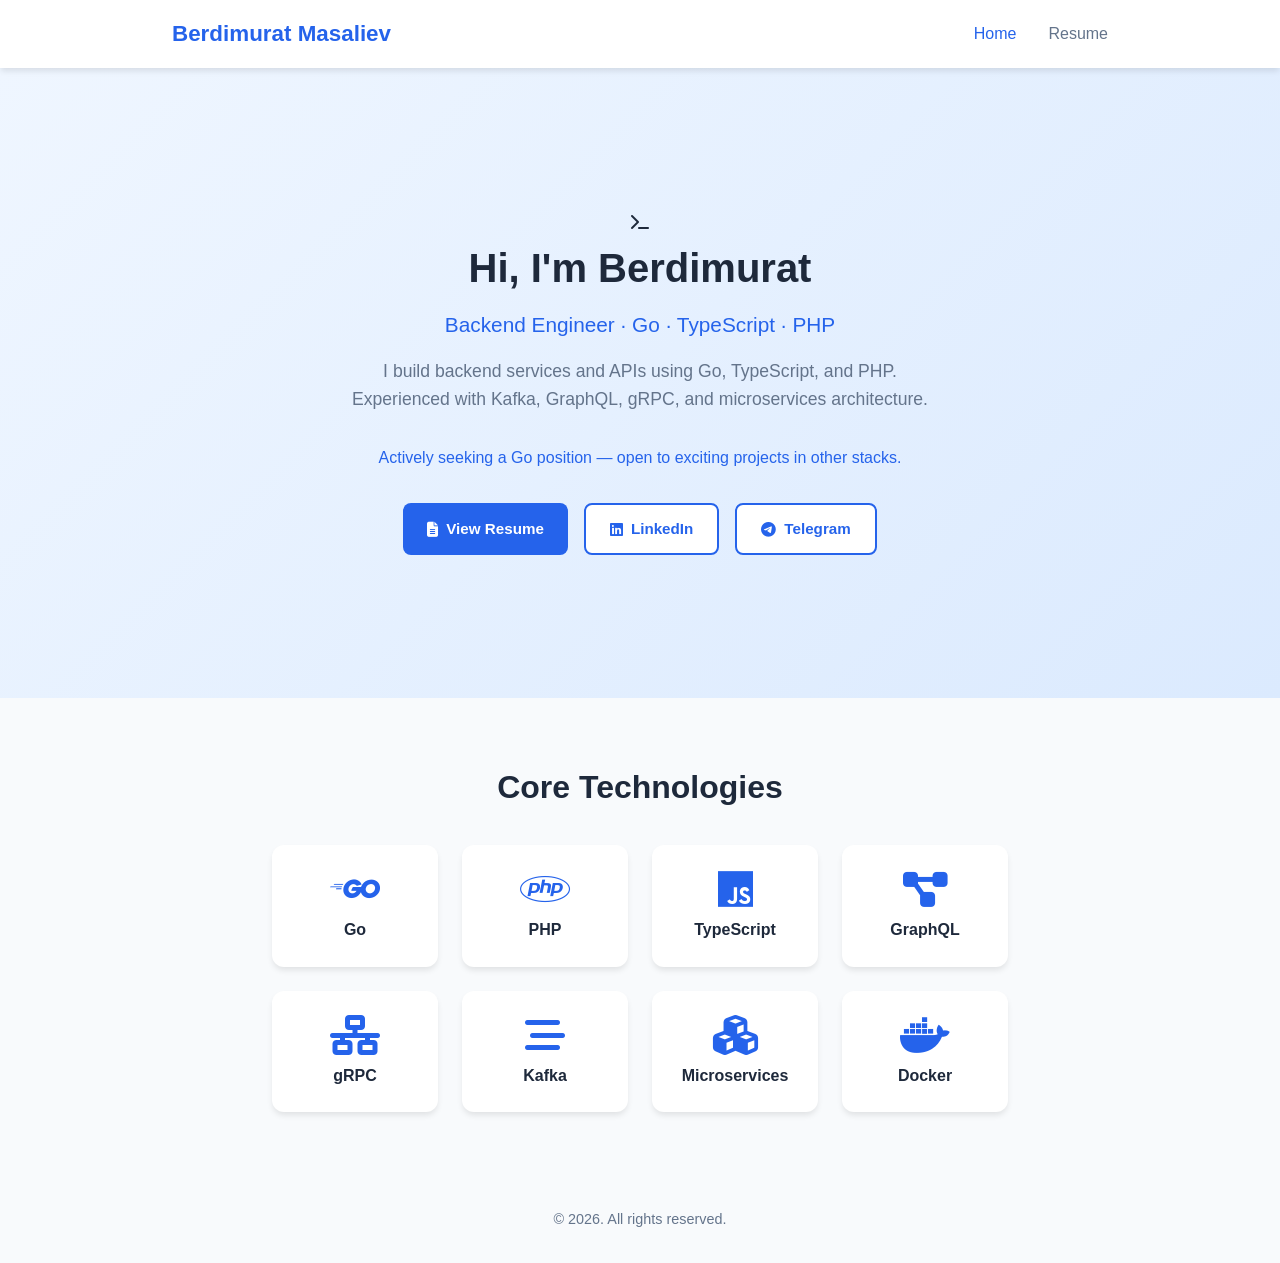
==== commit 8e830f29: "Replace old page with new portfolio and resume - Redesigned home page with updated tech stack and co" ====
--- a/index.html
+++ b/index.html
@@ -2,523 +2,93 @@
 <html lang="en">
 
 <head>
-
-    <meta charset="utf-8">
-    <meta name="viewport" content="width=device-width, initial-scale=1, shrink-to-fit=no">
-    <meta name="description" content="">
-    <meta name="author" content="">
-
-    <title>Berdimurat Masaliev - Personal page</title>
-
-    <!-- Bootstrap core CSS -->
-    <link href="vendor/bootstrap/css/bootstrap.min.css" rel="stylesheet">
-
-    <!-- Custom fonts for this template -->
-    <link href="vendor/font-awesome/css/font-awesome.min.css" rel="stylesheet" type="text/css">
-    <link href="https://fonts.googleapis.com/css?family=Montserrat:400,700" rel="stylesheet" type="text/css">
-    <link href="https://fonts.googleapis.com/css?family=Lato:400,700,400italic,700italic" rel="stylesheet" type="text/css">
-
-    <!-- Custom styles for this template -->
-    <link href="css/freelancer.min.css" rel="stylesheet">
-
-    <!-- Temporary navbar container fix -->
-    <style>
-    .navbar-toggler {
-        z-index: 1;
-    }
-    
-    @media (max-width: 576px) {
-        nav > .container {
-            width: 100%;
-        }
-    }
-    </style>
-
+    <meta charset="UTF-8">
+    <meta name="viewport" content="width=device-width, initial-scale=1.0">
+    <title>Berdimurat Masaliev — Backend Engineer</title>
+    <link rel="stylesheet" href="style.css">
+    <link rel="stylesheet" href="https://cdnjs.cloudflare.com/ajax/libs/font-awesome/6.5.1/css/all.min.css">
 </head>
 
-<body class="index" id="page-top">
-
-    <!-- Navigation -->
-    <nav class="navbar fixed-top navbar-toggleable-md navbar-light" id="mainNav">
-        <button class="navbar-toggler navbar-toggler-right" type="button" data-toggle="collapse" data-target="#navbarExample" aria-controls="navbarExample" aria-expanded="false" aria-label="Toggle navigation">
-            Menu <i class="fa fa-bars"></i>
-        </button>
-        <div class="container">
-            <a class="navbar-brand" href="#page-top">masaliev.pro</a>
-            <div class="collapse navbar-collapse" id="navbarExample">
-                <ul class="navbar-nav ml-auto">
-                    <li class="nav-item">
-                        <a class="nav-link" href="#portfolio">Portfolio</a>
-                    </li>
-                    <li class="nav-item">
-                        <a class="nav-link" href="#about">About</a>
-                    </li>
-                    <li class="nav-item">
-                        <a class="nav-link" href="#contact">Contact</a>
-                    </li>
-                </ul>
-            </div>
+<body>
+    <nav class="navbar">
+        <div class="nav-container">
+            <a href="index.html" class="logo">Berdimurat Masaliev</a>
+            <ul class="nav-links">
+                <li><a href="index.html" class="active">Home</a></li>
+                <li><a href="resume.html">Resume</a></li>
+            </ul>
         </div>
     </nav>
 
-    <!-- Header -->
-    <header class="masthead">
-        <div class="container">
-            <img class="img-fluid" src="img/profile.png" alt="">
-            <div class="intro-text">
-                <span class="name">Berdimurat Masaliev</span>
-                <hr class="star-light">
-                <span class="skills">Android Developer</span>
+    <main class="hero">
+        <div class="hero-content">
+            <div class="hero-icon">
+                <i class="fas fa-terminal"></i>
+            </div>
+            <h1>Hi, I'm Berdimurat</h1>
+            <p class="hero-subtitle">Backend Engineer · Go · TypeScript · PHP</p>
+            <p class="hero-description">
+                I build backend services and APIs using Go, TypeScript, and PHP.
+                Experienced with Kafka, GraphQL, gRPC, and microservices architecture.
+            </p>
+            <p class="hero-status">
+                Actively seeking a Go position — open to exciting projects in other stacks.
+            </p>
+            <div class="hero-buttons">
+                <a href="resume.html" class="btn btn-primary">
+                    <i class="fas fa-file-alt"></i> View Resume
+                </a>
+                <a href="https://linkedin.com/in/berdimurat-masaliev" target="_blank" class="btn btn-secondary">
+                    <i class="fab fa-linkedin"></i> LinkedIn
+                </a>
+                <a href="https://t.me/masaliev" target="_blank" class="btn btn-secondary">
+                    <i class="fab fa-telegram"></i> Telegram
+                </a>
             </div>
         </div>
-    </header>
+    </main>
 
-    <!-- Portfolio Grid Section -->
-    <section id="portfolio">
-        <div class="container">
-            <h2 class="text-center">Portfolio</h2>
-            <hr class="star-primary">
-            <div class="row">
-                <div class="col-sm-4 portfolio-item">
-                    <div class="portfolio-link" href="#portfolioModal1" data-toggle="modal">
-                        <div class="caption">
-                            <div class="caption-content">
-                                <i class="fa fa-search-plus fa-3x"></i>
-                            </div>
-                        </div>
-                        <img class="img-fluid" src="img/portfolio/cabin.png" alt="">
-                    </div>
-                </div>
-                <div class="col-sm-4 portfolio-item">
-                    <div class="portfolio-link" href="#portfolioModal2" data-toggle="modal">
-                        <div class="caption">
-                            <div class="caption-content">
-                                <i class="fa fa-search-plus fa-3x"></i>
-                            </div>
-                        </div>
-                        <img class="img-fluid" src="img/portfolio/cake.png" alt="">
-                    </div>
-                </div>
-                <div class="col-sm-4 portfolio-item">
-                    <div class="portfolio-link" href="#portfolioModal3" data-toggle="modal">
-                        <div class="caption">
-                            <div class="caption-content">
-                                <i class="fa fa-search-plus fa-3x"></i>
-                            </div>
-                        </div>
-                        <img class="img-fluid" src="img/portfolio/circus.png" alt="">
-                    </div>
-                </div>
-                <div class="col-sm-4 portfolio-item">
-                    <div class="portfolio-link" href="#portfolioModal4" data-toggle="modal">
-                        <div class="caption">
-                            <div class="caption-content">
-                                <i class="fa fa-search-plus fa-3x"></i>
-                            </div>
-                        </div>
-                        <img class="img-fluid" src="img/portfolio/game.png" alt="">
-                    </div>
-                </div>
-                <div class="col-sm-4 portfolio-item">
-                    <div class="portfolio-link" href="#portfolioModal5" data-toggle="modal">
-                        <div class="caption">
-                            <div class="caption-content">
-                                <i class="fa fa-search-plus fa-3x"></i>
-                            </div>
-                        </div>
-                        <img class="img-fluid" src="img/portfolio/safe.png" alt="">
-                    </div>
-                </div>
-                <div class="col-sm-4 portfolio-item">
-                    <div class="portfolio-link" href="#portfolioModal6" data-toggle="modal">
-                        <div class="caption">
-                            <div class="caption-content">
-                                <i class="fa fa-search-plus fa-3x"></i>
-                            </div>
-                        </div>
-                        <img class="img-fluid" src="img/portfolio/submarine.png" alt="">
-                    </div>
-                </div>
+    <section class="skills">
+        <h2>Core Technologies</h2>
+        <div class="skills-grid">
+            <div class="skill-card">
+                <i class="fab fa-golang"></i>
+                <span>Go</span>
+            </div>
+            <div class="skill-card">
+                <i class="fab fa-php"></i>
+                <span>PHP</span>
+            </div>
+            <div class="skill-card">
+                <i class="fab fa-js"></i>
+                <span>TypeScript</span>
+            </div>
+            <div class="skill-card">
+                <i class="fas fa-project-diagram"></i>
+                <span>GraphQL</span>
+            </div>
+            <div class="skill-card">
+                <i class="fas fa-network-wired"></i>
+                <span>gRPC</span>
+            </div>
+            <div class="skill-card">
+                <i class="fas fa-stream"></i>
+                <span>Kafka</span>
+            </div>
+            <div class="skill-card">
+                <i class="fas fa-cubes"></i>
+                <span>Microservices</span>
+            </div>
+            <div class="skill-card">
+                <i class="fab fa-docker"></i>
+                <span>Docker</span>
             </div>
         </div>
     </section>
 
-    <!-- About Section -->
-    <section class="success" id="about">
-        <div class="container">
-            <h2 class="text-center">About</h2>
-            <hr class="star-light">
-            <div class="row">
-                <div class="col-lg-4 offset-lg-2">
-                    <p>Freelancer is a free bootstrap theme created by Start Bootstrap. The download includes the complete source files including HTML, CSS, and JavaScript as well as optional LESS stylesheets for easy customization.</p>
-                </div>
-                <div class="col-lg-4">
-                    <p>Whether you're a student looking to showcase your work, a professional looking to attract clients, or a graphic artist looking to share your projects, this template is the perfect starting point!</p>
-                </div>
-                <div class="col-lg-8 offset-lg-2 text-center">
-                    <a href="#" class="btn btn-lg btn-outline">
-                        <i class="fa fa-download"></i> Download Theme
-                    </a>
-                </div>
-            </div>
-        </div>
-    </section>
-
-    <!-- Contact Section -->
-    <section id="contact">
-        <div class="container">
-            <h2 class="text-center">Contact Me</h2>
-            <hr class="star-primary">
-            <div class="row">
-                <div class="col-lg-8 offset-lg-2">
-                    <!-- To configure the contact form email address, go to mail/contact_me.php and update the email address in the PHP file on line 19. -->
-                    <!-- The form should work on most web servers, but if the form is not working you may need to configure your web server differently. -->
-                    <form name="sentMessage" id="contactForm" novalidate>
-                        <div class="control-group">
-                            <div class="form-group floating-label-form-group controls">
-                                <label>Name</label>
-                                <input class="form-control" id="name" type="text" placeholder="Name" required data-validation-required-message="Please enter your name.">
-                                <p class="help-block text-danger"></p>
-                            </div>
-                        </div>
-                        <div class="control-group">
-                            <div class="form-group floating-label-form-group controls">
-                                <label>Email Address</label>
-                                <input class="form-control" id="email" type="email" placeholder="Email Address" required data-validation-required-message="Please enter your email address.">
-                                <p class="help-block text-danger"></p>
-                            </div>
-                        </div>
-                        <div class="control-group">
-                            <div class="form-group floating-label-form-group controls">
-                                <label>Phone Number</label>
-                                <input class="form-control" id="phone" type="tel" placeholder="Phone Number" required data-validation-required-message="Please enter your phone number.">
-                                <p class="help-block text-danger"></p>
-                            </div>
-                        </div>
-                        <div class="control-group">
-                            <div class="form-group floating-label-form-group controls">
-                                <label>Message</label>
-                                <textarea class="form-control" id="message" rows="5" placeholder="Message" required data-validation-required-message="Please enter a message."></textarea>
-                                <p class="help-block text-danger"></p>
-                            </div>
-                        </div>
-                        <br>
-                        <div id="success"></div>
-                        <div class="form-group">
-                            <button type="submit" class="btn btn-success btn-lg">Send</button>
-                        </div>
-                    </form>
-                </div>
-            </div>
-        </div>
-    </section>
-
-    <!-- Footer -->
-    <footer class="text-center">
-        <div class="footer-above">
-            <div class="container">
-                <div class="row">
-                    <div class="footer-col col-md-4">
-                        <h3>Location</h3>
-                        <p>3481 Melrose Place
-                            <br>Beverly Hills, CA 90210</p>
-                    </div>
-                    <div class="footer-col col-md-4">
-                        <h3>Around the Web</h3>
-                        <ul class="list-inline">
-                            <li class="list-inline-item">
-                                <a class="btn-social btn-outline" href="#"><i class="fa fa-fw fa-facebook"></i></a>
-                            </li>
-                            <li class="list-inline-item">
-                                <a class="btn-social btn-outline" href="#"><i class="fa fa-fw fa-google-plus"></i></a>
-                            </li>
-                            <li class="list-inline-item">
-                                <a class="btn-social btn-outline" href="#"><i class="fa fa-fw fa-twitter"></i></a>
-                            </li>
-                            <li class="list-inline-item">
-                                <a class="btn-social btn-outline" href="#"><i class="fa fa-fw fa-linkedin"></i></a>
-                            </li>
-                            <li class="list-inline-item">
-                                <a class="btn-social btn-outline" href="#"><i class="fa fa-fw fa-dribbble"></i></a>
-                            </li>
-                        </ul>
-                    </div>
-                    <div class="footer-col col-md-4">
-                        <h3>About Freelancer</h3>
-                        <p>Freelance is a free to use, open source Bootstrap theme created by <a href="http://startbootstrap.com">Start Bootstrap</a>.</p>
-                    </div>
-                </div>
-            </div>
-        </div>
-        <div class="footer-below">
-            <div class="container">
-                <div class="row">
-                    <div class="col-lg-12">
-                        Copyright &copy; masalie.pro 2017
-                    </div>
-                </div>
-            </div>
-        </div>
+    <footer>
+        <p>&copy; 2026. All rights reserved.</p>
     </footer>
-
-    <!-- Scroll to Top Button (Only visible on small and extra-small screen sizes) -->
-    <div class="scroll-top hidden-lg-up">
-        <a class="btn btn-primary page-scroll" href="#page-top">
-            <i class="fa fa-chevron-up"></i>
-        </a>
-    </div>
-
-    <!-- Portfolio Modals -->
-    <div class="portfolio-modal modal fade" id="portfolioModal1" tabindex="-1" role="dialog" aria-hidden="true">
-        <div class="modal-dialog" role="document">
-            <div class="modal-content">
-                <div class="close-modal" data-dismiss="modal">
-                    <div class="lr">
-                        <div class="rl">
-                        </div>
-                    </div>
-                </div>
-                <div class="container">
-                    <div class="row">
-                        <div class="col-lg-8 offset-lg-2">
-                            <div class="modal-body">
-                                <h2>Project Title</h2>
-                                <hr class="star-primary">
-                                <img class="img-fluid img-centered" src="img/portfolio/cabin.png" alt="">
-                                <p>Use this area of the page to describe your project. The icon above is part of a free icon set by <a href="https://sellfy.com/p/8Q9P/jV3VZ/">Flat Icons</a>. On their website, you can download their free set with 16 icons, or you can purchase the entire set with 146 icons for only $12!</p>
-                                <ul class="list-inline item-details">
-                                    <li>Client:
-                                        <strong><a href="http://startbootstrap.com">Start Bootstrap</a>
-                                    </strong>
-                                    </li>
-                                    <li>Date:
-                                        <strong><a href="http://startbootstrap.com">April 2014</a>
-                                    </strong>
-                                    </li>
-                                    <li>Service:
-                                        <strong><a href="http://startbootstrap.com">Web Development</a>
-                                    </strong>
-                                    </li>
-                                </ul>
-                                <button class="btn btn-success" type="button" data-dismiss="modal"><i class="fa fa-times"></i> Close</button>
-                            </div>
-                        </div>
-                    </div>
-                </div>
-            </div>
-        </div>
-    </div>
-    <div class="portfolio-modal modal fade" id="portfolioModal2" tabindex="-1" role="dialog" aria-hidden="true">
-        <div class="modal-dialog" role="document">
-            <div class="modal-content">
-                <div class="close-modal" data-dismiss="modal">
-                    <div class="lr">
-                        <div class="rl">
-                        </div>
-                    </div>
-                </div>
-                <div class="container">
-                    <div class="row">
-                        <div class="col-lg-8 offset-lg-2">
-                            <div class="modal-body">
-                                <h2>Project Title</h2>
-                                <hr class="star-primary">
-                                <img class="img-fluid img-centered" src="img/portfolio/cake.png" alt="">
-                                <p>Use this area of the page to describe your project. The icon above is part of a free icon set by <a href="https://sellfy.com/p/8Q9P/jV3VZ/">Flat Icons</a>. On their website, you can download their free set with 16 icons, or you can purchase the entire set with 146 icons for only $12!</p>
-                                <ul class="list-inline item-details">
-                                    <li>Client:
-                                        <strong><a href="http://startbootstrap.com">Start Bootstrap</a>
-                                    </strong>
-                                    </li>
-                                    <li>Date:
-                                        <strong><a href="http://startbootstrap.com">April 2014</a>
-                                    </strong>
-                                    </li>
-                                    <li>Service:
-                                        <strong><a href="http://startbootstrap.com">Web Development</a>
-                                    </strong>
-                                    </li>
-                                </ul>
-                                <button class="btn btn-success" type="button" data-dismiss="modal"><i class="fa fa-times"></i> Close</button>
-                            </div>
-                        </div>
-                    </div>
-                </div>
-            </div>
-        </div>
-    </div>
-    <div class="portfolio-modal modal fade" id="portfolioModal3" tabindex="-1" role="dialog" aria-hidden="true">
-        <div class="modal-dialog" role="document">
-            <div class="modal-content">
-                <div class="close-modal" data-dismiss="modal">
-                    <div class="lr">
-                        <div class="rl">
-                        </div>
-                    </div>
-                </div>
-                <div class="container">
-                    <div class="row">
-                        <div class="col-lg-8 offset-lg-2">
-                            <div class="modal-body">
-                                <h2>Project Title</h2>
-                                <hr class="star-primary">
-                                <img class="img-fluid img-centered" src="img/portfolio/circus.png" alt="">
-                                <p>Use this area of the page to describe your project. The icon above is part of a free icon set by <a href="https://sellfy.com/p/8Q9P/jV3VZ/">Flat Icons</a>. On their website, you can download their free set with 16 icons, or you can purchase the entire set with 146 icons for only $12!</p>
-                                <ul class="list-inline item-details">
-                                    <li>Client:
-                                        <strong><a href="http://startbootstrap.com">Start Bootstrap</a>
-                                    </strong>
-                                    </li>
-                                    <li>Date:
-                                        <strong><a href="http://startbootstrap.com">April 2014</a>
-                                    </strong>
-                                    </li>
-                                    <li>Service:
-                                        <strong><a href="http://startbootstrap.com">Web Development</a>
-                                    </strong>
-                                    </li>
-                                </ul>
-                                <button class="btn btn-success" type="button" data-dismiss="modal"><i class="fa fa-times"></i> Close</button>
-                            </div>
-                        </div>
-                    </div>
-                </div>
-            </div>
-        </div>
-    </div>
-    <div class="portfolio-modal modal fade" id="portfolioModal4" tabindex="-1" role="dialog" aria-hidden="true">
-        <div class="modal-dialog" role="document">
-            <div class="modal-content">
-                <div class="close-modal" data-dismiss="modal">
-                    <div class="lr">
-                        <div class="rl">
-                        </div>
-                    </div>
-                </div>
-                <div class="container">
-                    <div class="row">
-                        <div class="col-lg-8 offset-lg-2">
-                            <div class="modal-body">
-                                <h2>Project Title</h2>
-                                <hr class="star-primary">
-                                <img class="img-fluid img-centered" src="img/portfolio/game.png" alt="">
-                                <p>Use this area of the page to describe your project. The icon above is part of a free icon set by <a href="https://sellfy.com/p/8Q9P/jV3VZ/">Flat Icons</a>. On their website, you can download their free set with 16 icons, or you can purchase the entire set with 146 icons for only $12!</p>
-                                <ul class="list-inline item-details">
-                                    <li>Client:
-                                        <strong><a href="http://startbootstrap.com">Start Bootstrap</a>
-                                    </strong>
-                                    </li>
-                                    <li>Date:
-                                        <strong><a href="http://startbootstrap.com">April 2014</a>
-                                    </strong>
-                                    </li>
-                                    <li>Service:
-                                        <strong><a href="http://startbootstrap.com">Web Development</a>
-                                    </strong>
-                                    </li>
-                                </ul>
-                                <button class="btn btn-success" type="button" data-dismiss="modal"><i class="fa fa-times"></i> Close</button>
-                            </div>
-                        </div>
-                    </div>
-                </div>
-            </div>
-        </div>
-    </div>
-    <div class="portfolio-modal modal fade" id="portfolioModal5" tabindex="-1" role="dialog" aria-hidden="true">
-        <div class="modal-dialog" role="document">
-            <div class="modal-content">
-                <div class="close-modal" data-dismiss="modal">
-                    <div class="lr">
-                        <div class="rl">
-                        </div>
-                    </div>
-                </div>
-                <div class="container">
-                    <div class="row">
-                        <div class="col-lg-8 offset-lg-2">
-                            <div class="modal-body">
-                                <h2>Project Title</h2>
-                                <hr class="star-primary">
-                                <img class="img-fluid img-centered" src="img/portfolio/safe.png" alt="">
-                                <p>Use this area of the page to describe your project. The icon above is part of a free icon set by <a href="https://sellfy.com/p/8Q9P/jV3VZ/">Flat Icons</a>. On their website, you can download their free set with 16 icons, or you can purchase the entire set with 146 icons for only $12!</p>
-                                <ul class="list-inline item-details">
-                                    <li>Client:
-                                        <strong><a href="http://startbootstrap.com">Start Bootstrap</a>
-                                    </strong>
-                                    </li>
-                                    <li>Date:
-                                        <strong><a href="http://startbootstrap.com">April 2014</a>
-                                    </strong>
-                                    </li>
-                                    <li>Service:
-                                        <strong><a href="http://startbootstrap.com">Web Development</a>
-                                    </strong>
-                                    </li>
-                                </ul>
-                                <button class="btn btn-success" type="button" data-dismiss="modal"><i class="fa fa-times"></i> Close</button>
-                            </div>
-                        </div>
-                    </div>
-                </div>
-            </div>
-        </div>
-    </div>
-    <div class="portfolio-modal modal fade" id="portfolioModal6" tabindex="-1" role="dialog" aria-hidden="true">
-        <div class="modal-dialog" role="document">
-            <div class="modal-content">
-                <div class="close-modal" data-dismiss="modal">
-                    <div class="lr">
-                        <div class="rl">
-                        </div>
-                    </div>
-                </div>
-                <div class="container">
-                    <div class="row">
-                        <div class="col-lg-8 offset-lg-2">
-                            <div class="modal-body">
-                                <h2>Project Title</h2>
-                                <hr class="star-primary">
-                                <img class="img-fluid img-centered" src="img/portfolio/submarine.png" alt="">
-                                <p>Use this area of the page to describe your project. The icon above is part of a free icon set by <a href="https://sellfy.com/p/8Q9P/jV3VZ/">Flat Icons</a>. On their website, you can download their free set with 16 icons, or you can purchase the entire set with 146 icons for only $12!</p>
-                                <ul class="list-inline item-details">
-                                    <li>Client:
-                                        <strong><a href="http://startbootstrap.com">Start Bootstrap</a>
-                                    </strong>
-                                    </li>
-                                    <li>Date:
-                                        <strong><a href="http://startbootstrap.com">April 2014</a>
-                                    </strong>
-                                    </li>
-                                    <li>Service:
-                                        <strong><a href="http://startbootstrap.com">Web Development</a>
-                                    </strong>
-                                    </li>
-                                </ul>
-                                <button class="btn btn-success" type="button" data-dismiss="modal"><i class="fa fa-times"></i> Close</button>
-                            </div>
-                        </div>
-                    </div>
-                </div>
-            </div>
-        </div>
-    </div>
-
-    <!-- Bootstrap core JavaScript -->
-    <script src="vendor/jquery/jquery.min.js"></script>
-    <script src="vendor/tether/tether.min.js"></script>
-    <script src="vendor/bootstrap/js/bootstrap.min.js"></script>
-
-    <!-- Plugin JavaScript -->
-    <script src="vendor/jquery-easing/jquery.easing.min.js"></script>
-
-    <!-- Contact Form JavaScript -->
-    <script src="js/jqBootstrapValidation.js"></script>
-    <script src="js/contact_me.js"></script>
-
-    <!-- Custom scripts for this template -->
-    <script src="js/freelancer.min.js"></script>
-
 </body>
 
-</html>
+</html>
--- a/style.css
+++ b/style.css
@@ -0,0 +1,422 @@
+/* ========== Reset & Base ========== */
+* {
+    margin: 0;
+    padding: 0;
+    box-sizing: border-box;
+}
+
+:root {
+    --primary: #2563eb;
+    --primary-dark: #1d4ed8;
+    --secondary: #64748b;
+    --dark: #1e293b;
+    --light: #f8fafc;
+    --white: #ffffff;
+    --border: #e2e8f0;
+    --shadow: 0 4px 6px -1px rgba(0, 0, 0, 0.1);
+}
+
+body {
+    font-family: 'Segoe UI', Tahoma, Geneva, Verdana, sans-serif;
+    color: var(--dark);
+    background: var(--light);
+    line-height: 1.6;
+}
+
+/* ========== Navigation ========== */
+.navbar {
+    background: var(--white);
+    box-shadow: var(--shadow);
+    position: sticky;
+    top: 0;
+    z-index: 100;
+}
+
+.nav-container {
+    max-width: 1000px;
+    margin: 0 auto;
+    padding: 1rem 2rem;
+    display: flex;
+    justify-content: space-between;
+    align-items: center;
+}
+
+.logo {
+    font-size: 1.4rem;
+    font-weight: 700;
+    color: var(--primary);
+    text-decoration: none;
+}
+
+.nav-links {
+    list-style: none;
+    display: flex;
+    gap: 2rem;
+}
+
+.nav-links a {
+    text-decoration: none;
+    color: var(--secondary);
+    font-weight: 500;
+    transition: color 0.3s;
+}
+
+.nav-links a:hover,
+.nav-links a.active {
+    color: var(--primary);
+}
+
+/* ========== Hero (Home Page) ========== */
+.hero {
+    display: flex;
+    justify-content: center;
+    align-items: center;
+    min-height: 70vh;
+    text-align: center;
+    padding: 4rem 2rem;
+    background: linear-gradient(135deg, #eff6ff 0%, #dbeafe 100%);
+}
+
+.hero-content {
+    max-width: 600px;
+}
+
+.hero h1 {
+    font-size: 2.5rem;
+    margin-bottom: 0.5rem;
+    color: var(--dark);
+}
+
+.hero-subtitle {
+    font-size: 1.3rem;
+    color: var(--primary);
+    font-weight: 500;
+    margin-bottom: 1rem;
+}
+
+.hero-description {
+    font-size: 1.1rem;
+    color: var(--secondary);
+    margin-bottom: 2rem;
+}
+
+.hero-status {
+    font-size: 1rem;
+    color: var(--primary);
+    font-weight: 500;
+    margin-bottom: 2rem;
+}
+
+.hero-buttons {
+    display: flex;
+    gap: 1rem;
+    justify-content: center;
+    flex-wrap: wrap;
+}
+
+/* ========== Buttons ========== */
+.btn {
+    display: inline-flex;
+    align-items: center;
+    gap: 0.5rem;
+    padding: 0.75rem 1.5rem;
+    border-radius: 0.5rem;
+    text-decoration: none;
+    font-weight: 600;
+    font-size: 0.95rem;
+    transition: all 0.3s;
+    border: none;
+    cursor: pointer;
+}
+
+.btn-primary {
+    background: var(--primary);
+    color: var(--white);
+}
+
+.btn-primary:hover {
+    background: var(--primary-dark);
+    transform: translateY(-2px);
+    box-shadow: 0 4px 12px rgba(37, 99, 235, 0.3);
+}
+
+.btn-secondary {
+    background: var(--white);
+    color: var(--primary);
+    border: 2px solid var(--primary);
+}
+
+.btn-secondary:hover {
+    background: #eff6ff;
+    transform: translateY(-2px);
+}
+
+/* ========== Skills Section (Home Page) ========== */
+.skills {
+    max-width: 800px;
+    margin: 4rem auto;
+    padding: 0 2rem;
+}
+
+.skills h2 {
+    text-align: center;
+    font-size: 2rem;
+    margin-bottom: 2rem;
+    color: var(--dark);
+}
+
+.skills-grid {
+    display: grid;
+    grid-template-columns: repeat(auto-fit, minmax(140px, 1fr));
+    gap: 1.5rem;
+}
+
+.skill-card {
+    background: var(--white);
+    padding: 1.5rem;
+    border-radius: 0.75rem;
+    text-align: center;
+    box-shadow: var(--shadow);
+    transition: transform 0.3s;
+}
+
+.skill-card:hover {
+    transform: translateY(-5px);
+}
+
+.skill-card i {
+    font-size: 2.5rem;
+    color: var(--primary);
+    margin-bottom: 0.5rem;
+    display: block;
+}
+
+.skill-card span {
+    font-weight: 600;
+    color: var(--dark);
+}
+
+/* ========== Resume Container ========== */
+.resume-actions {
+    max-width: 800px;
+    margin: 2rem auto 0;
+    padding: 0 2rem;
+    display: flex;
+    gap: 1rem;
+    justify-content: flex-end;
+}
+
+.resume-container {
+    max-width: 800px;
+    margin: 2rem auto 4rem;
+    padding: 3rem;
+    background: var(--white);
+    box-shadow: var(--shadow);
+    border-radius: 0.5rem;
+}
+
+/* ========== Resume Header ========== */
+.resume-header {
+    display: flex;
+    justify-content: space-between;
+    align-items: flex-start;
+    flex-wrap: wrap;
+    gap: 1rem;
+}
+
+.resume-header-left h1 {
+    font-size: 2.2rem;
+    color: var(--dark);
+    margin-bottom: 0.25rem;
+}
+
+.resume-header-left h2 {
+    font-size: 1.1rem;
+    color: var(--primary);
+    font-weight: 500;
+}
+
+.resume-header-right p {
+    font-size: 0.9rem;
+    color: var(--secondary);
+    margin-bottom: 0.25rem;
+}
+
+.contact-link {
+    text-decoration: none;
+    color: var(--secondary);
+    transition: color 0.3s;
+}
+
+.contact-link:hover {
+    color: var(--primary);
+}
+
+.contact-link i {
+    width: 20px;
+    color: var(--primary);
+}
+
+.resume-divider {
+    border: none;
+    border-top: 2px solid var(--border);
+    margin: 1.5rem 0;
+}
+
+/* ========== Resume Sections ========== */
+.resume-section {
+    margin-bottom: 1.8rem;
+}
+
+.resume-section h3 {
+    font-size: 1.2rem;
+    color: var(--primary);
+    margin-bottom: 1rem;
+    display: flex;
+    align-items: center;
+    gap: 0.5rem;
+    text-transform: uppercase;
+    letter-spacing: 1px;
+}
+
+.resume-item {
+    margin-bottom: 1.2rem;
+}
+
+.resume-item-header {
+    display: flex;
+    justify-content: space-between;
+    align-items: baseline;
+    flex-wrap: wrap;
+    gap: 0.5rem;
+}
+
+.resume-item-title {
+    font-weight: 700;
+    font-size: 1.05rem;
+    color: var(--dark);
+}
+
+.resume-item-date {
+    font-size: 0.85rem;
+    color: var(--secondary);
+    white-space: nowrap;
+}
+
+.resume-item-subtitle {
+    font-size: 0.95rem;
+    color: var(--secondary);
+    font-style: italic;
+    margin-bottom: 0.3rem;
+}
+
+.resume-item ul,
+.resume-section ul {
+    padding-left: 1.5rem;
+    color: var(--dark);
+}
+
+.resume-item li,
+.resume-section li {
+    margin-bottom: 0.3rem;
+    font-size: 0.95rem;
+}
+
+/* ========== Skill Categories (Resume) ========== */
+.skill-category {
+    margin-bottom: 1rem;
+}
+
+.skill-category strong {
+    display: block;
+    margin-bottom: 0.4rem;
+    color: var(--dark);
+    font-size: 0.95rem;
+}
+
+.skills-list {
+    display: flex;
+    flex-wrap: wrap;
+    gap: 0.5rem;
+}
+
+.skill-tag {
+    background: #eff6ff;
+    color: var(--primary);
+    padding: 0.35rem 0.85rem;
+    border-radius: 2rem;
+    font-size: 0.85rem;
+    font-weight: 500;
+}
+
+/* ========== Compact Skills (Resume) ========== */
+.skills-compact {
+    display: grid;
+    grid-template-columns: 1fr 1fr;
+    gap: 0.4rem 1.5rem;
+}
+
+.skill-row {
+    display: flex;
+    gap: 0.4rem;
+    font-size: 0.9rem;
+}
+
+.skill-label {
+    font-weight: 600;
+    color: var(--dark);
+    white-space: nowrap;
+    min-width: 110px;
+}
+
+.skill-value {
+    color: var(--secondary);
+}
+
+@media (max-width: 600px) {
+    .skills-compact {
+        grid-template-columns: 1fr;
+    }
+}
+
+/* ========== Footer ========== */
+footer {
+    text-align: center;
+    padding: 2rem;
+    color: var(--secondary);
+    font-size: 0.9rem;
+}
+
+/* ========== Responsive ========== */
+@media (max-width: 600px) {
+    .nav-container {
+        flex-direction: column;
+        gap: 0.5rem;
+    }
+
+    .hero h1 {
+        font-size: 1.8rem;
+    }
+
+    .hero-subtitle {
+        font-size: 1.1rem;
+    }
+
+    .hero-buttons {
+        flex-direction: column;
+        align-items: center;
+    }
+
+    .resume-container {
+        padding: 1.5rem;
+        margin: 1rem;
+    }
+
+    .resume-header {
+        flex-direction: column;
+    }
+
+    .resume-item-header {
+        flex-direction: column;
+    }
+}
